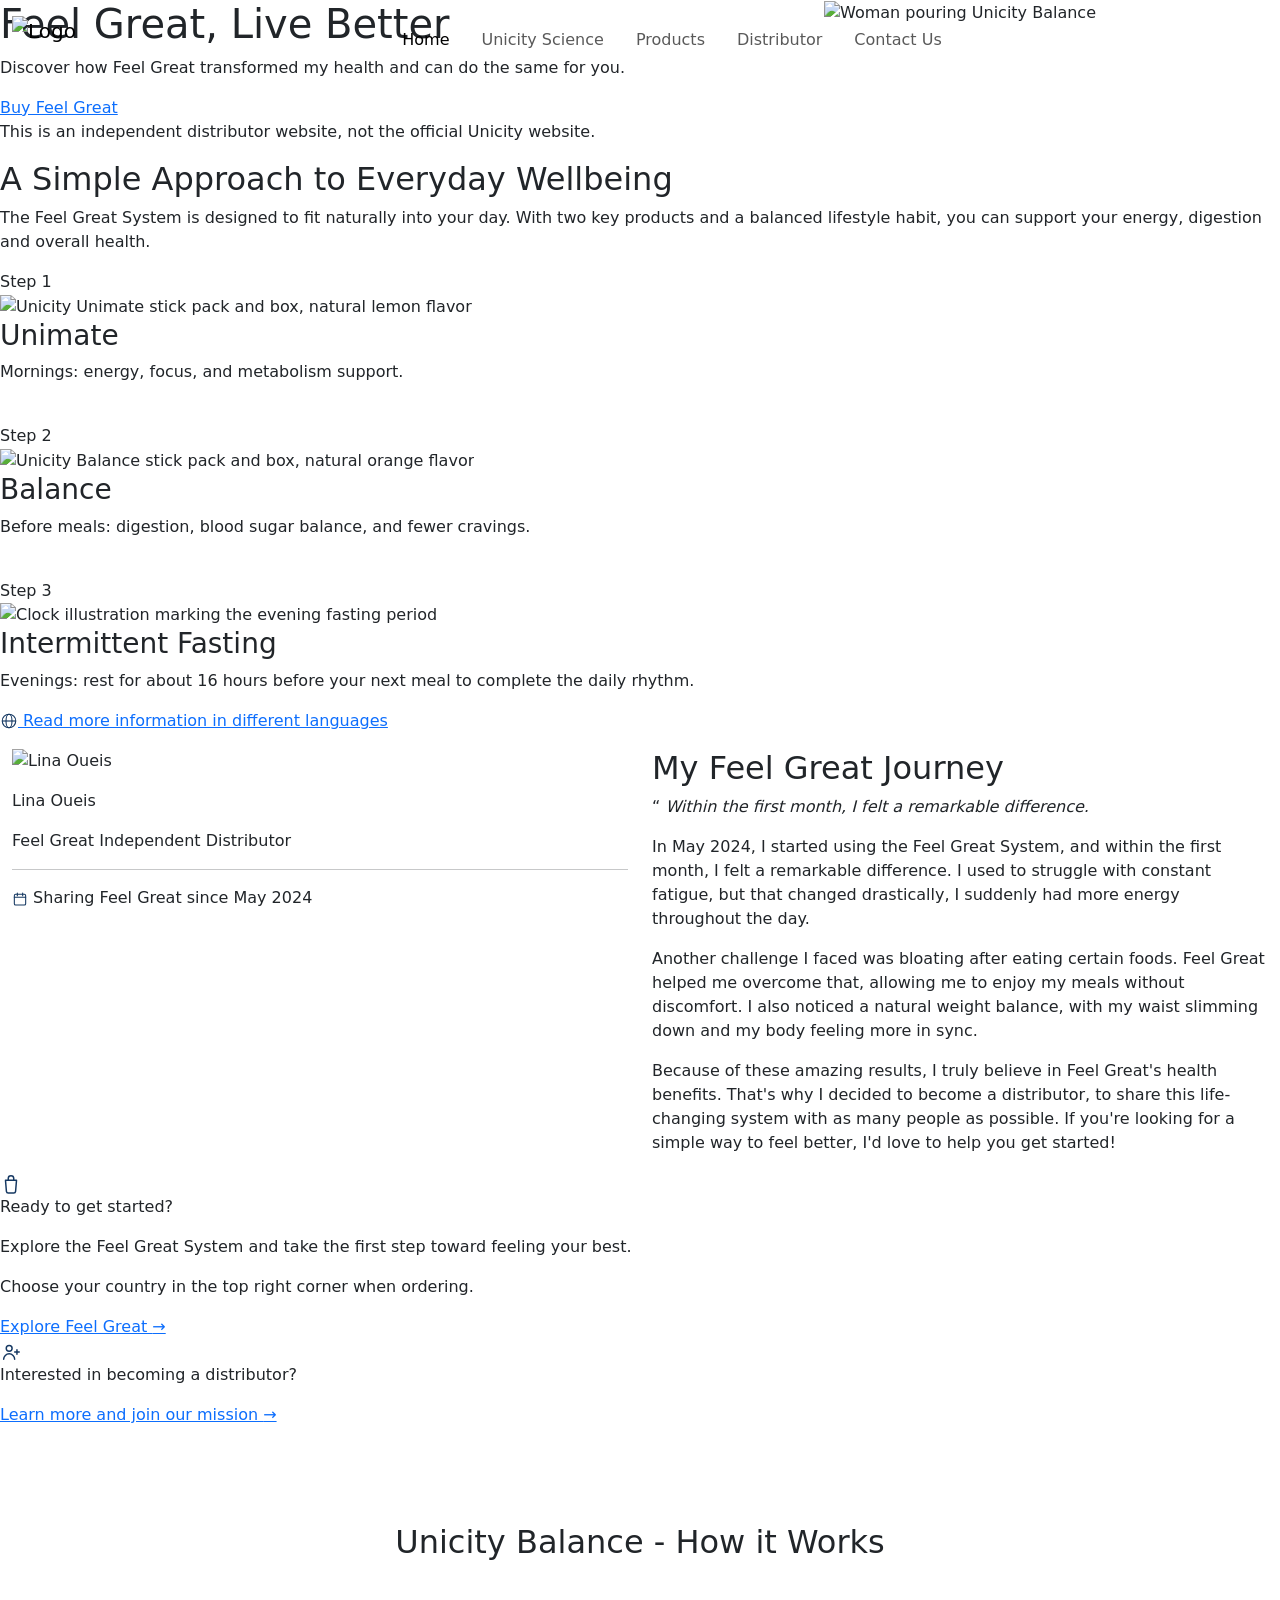
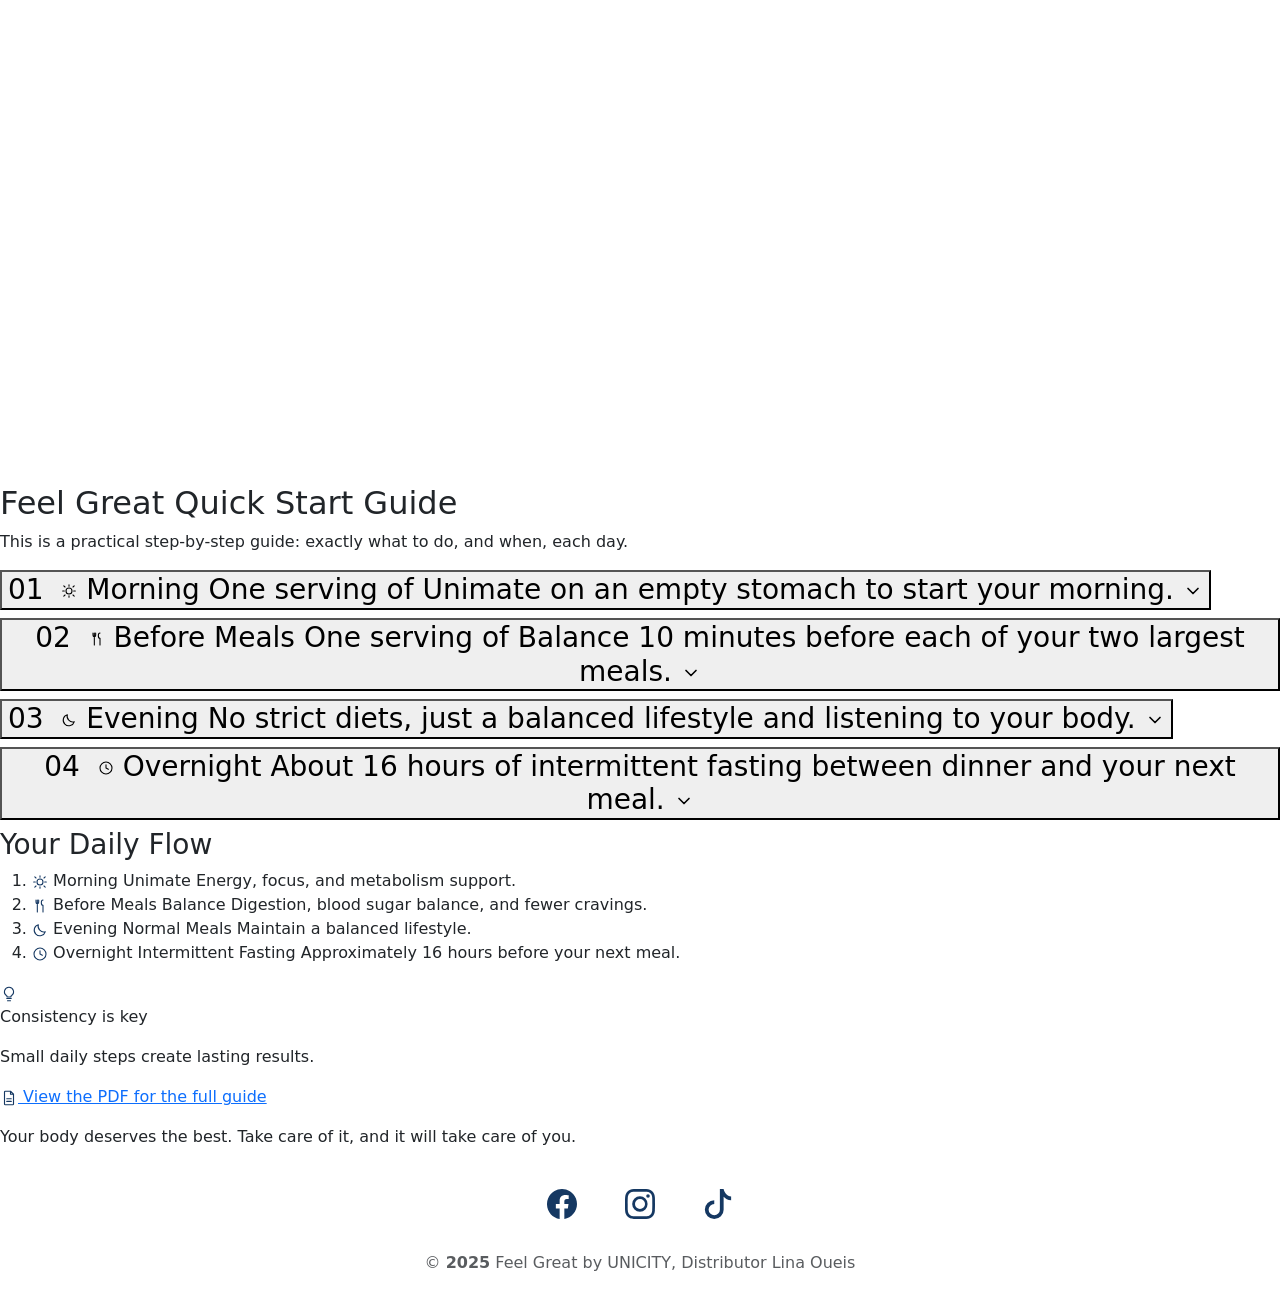
==== index.html @ 6808c52f "Add files via upload" ====
<!DOCTYPE html>
<html lang="en">

<head>
    <meta charset="utf-8">
    <meta http-equiv="X-UA-Compatible" content="IE=edge">
    <meta name="viewport" content="width=device-width, initial-scale=1.0">
    <title>Feel Great Lina Oueis</title>
    <!--Bootstrap CSS-->
    <link href="https://cdn.jsdelivr.net/npm/bootstrap@5.3.3/dist/css/bootstrap.min.css" rel="stylesheet" integrity="sha384-QWTKZyjpPEjISv5WaRU9OFeRpok6YctnYmDr5pNlyT2bRjXh0JMhjY6hW+ALEwIH" crossorigin="anonymous">
    <link rel="stylesheet" href="assets/css/style.css?v=3">
    <!--Favicon-->
    <link rel="icon" href="assets/images/favicon.svg" type="image/svg+xml">
</head>

<body>
<nav class="navbar navbar-expand-lg fixed-top">
  <div class="container-fluid">

  <a class="navbar-brand" href="index.html">
    <img src="assets/images/logo.png" alt="Logo" class="d-inline-block align-text-top" style="height: 50px;">
</a>

    <button class="navbar-toggler" type="button" data-bs-toggle="offcanvas" data-bs-target="#offcanvasNavbar" aria-controls="offcanvasNavbar" aria-label="Toggle navigation">
      <span class="navbar-toggler-icon"></span>
    </button>

    <div class="offcanvas offcanvas-end" tabindex="-1" id="offcanvasNavbar"
    aria-labelledby="offcanvasNavbar">
      <div class="offcanvas-header">
  <a class="navbar-brand" href="index.html">
    <img src="assets/images/logo.png" alt="Logo" class="d-inline-block align-text-top" style="height: 50px;">
</a>
        <button type="button" class="btn-close" data-bs-dismiss="offcanvas" aria-label="Close"></button>
      </div>
      <div class="offcanvas-body">
      <ul class="navbar-nav justify-content-center flex-grow-1 pe-3">
          <li class="nav-item">
            <a class="nav-link mx-lg-2 active" aria-current="page" href="index.html">Home</a>
          </li>
          <li class="nav-item">
            <a class="nav-link mx-lg-2" href="https://www.unicityscience.org/" target="_blank">Unicity Science</a>
          </li>
          <li class="nav-item">
            <a class="nav-link mx-lg-2" href="https://shop2.unicity.com/usa/en/products/KLD677" target="_blank">Products</a>
          </li>
          <li class="nav-item">
            <a class="nav-link mx-lg-2" href="https://enrollment.unicity.com/c/KLD677" target="_blank">Distributor</a>
          </li>
          <li class="nav-item">
            <a class="nav-link mx-lg-2" href="contact.html">Contact Us</a>
          </li>
        </ul>
      </div>
    </div>
  </div>
</nav>

<!--Hero-->
<div class="container-fluid text-center">
  <div class="row">
    <div class="col-lg-6 m-0 p-0">
    <div class="hero" style="text-align:left;">
      <div class="hero-text">
        <h1>Feel Great, Live Better</h1>
        <p>Discover how Feel Great transformed my health and can do the same for you.
        </p>
        <a href="https://ufeelgreat.com/c/KLD677" class="custom-button" target="_blank">Buy Feel Great</a>
        <p class="hero-disclaimer">This is an independent distributor website, not the official Unicity website.</p>
      </div>
    </div>
  </div>

    <div class="hero-img col-lg-6 m-0 p-0">
      <img src="assets/images/1.webp" alt="Woman pouring Unicity Balance" style="width:100%">
    </div>
  </div>
</div>

<main>

<!--About-->
<div class="about">
    <h2>A Simple Approach to Everyday Wellbeing</h2>
    <p class="about-intro">The Feel Great System is designed to fit naturally into your day. With two key products and a balanced lifestyle habit, you can support your energy, digestion and overall health.</p>
    <div class="about-journey">
        <div class="about-step">
            <span class="about-step__label">Step 1</span>
            <div class="about-step__visual">
                <img src="assets/images/unimate_lemon.webp" alt="Unicity Unimate stick pack and box, natural lemon flavor" class="about-step__img">
            </div>
            <h3 class="about-step__heading">Unimate</h3>
            <p class="about-step__text">Mornings: energy, focus, and metabolism support.</p>
        </div>

        <div class="about-journey__arrow" aria-hidden="true">
            <img src="assets/images/arrow.webp" alt="" class="about-journey__arrow-img">
        </div>

        <div class="about-step">
            <span class="about-step__label">Step 2</span>
            <div class="about-step__visual">
                <img src="assets/images/balance_orange.webp" alt="Unicity Balance stick pack and box, natural orange flavor" class="about-step__img">
            </div>
            <h3 class="about-step__heading">Balance</h3>
            <p class="about-step__text">Before meals: digestion, blood sugar balance, and fewer cravings.</p>
        </div>

        <div class="about-journey__arrow" aria-hidden="true">
            <img src="assets/images/arrow.webp" alt="" class="about-journey__arrow-img">
        </div>

        <div class="about-step">
            <span class="about-step__label">Step 3</span>
            <div class="about-step__visual about-step__visual--icon">
                <img src="assets/images/fasting.webp" alt="Clock illustration marking the evening fasting period" class="about-step__img">
            </div>
            <h3 class="about-step__heading">Intermittent Fasting</h3>
            <p class="about-step__text">Evenings: rest for about 16 hours before your next meal to complete the daily rhythm.</p>
        </div>
    </div>
    <p>
      <a href="https://solo.to/feelgreateurope" target="_blank" class="about-lang-link">
        <svg width="18" height="18" viewBox="0 0 24 24" fill="none" xmlns="http://www.w3.org/2000/svg" aria-hidden="true">
          <circle cx="12" cy="12" r="9" stroke="#153862" stroke-width="1.5"/>
          <ellipse cx="12" cy="12" rx="4" ry="9" stroke="#153862" stroke-width="1.5"/>
          <path d="M3 12H21" stroke="#153862" stroke-width="1.5"/>
        </svg>
        Read more information in different languages
      </a>
    </p>
</div>

  <!--Journey-->
  <div class="journey">
    <div class="row mx-0">
        <div class="col-lg-6">
            <div class="image-container">
                <figure class="image-figure">
                    <img src="assets/images/lina.webp" alt="Lina Oueis">
                </figure>
                <div class="image-panel">
                    <p class="image-panel__name">Lina Oueis</p>
                    <p class="image-panel__role">Feel Great Independent Distributor</p>
                    <hr class="image-panel__divider">
                    <p class="image-panel__since">
                        <svg width="16" height="16" viewBox="0 0 24 24" fill="none" aria-hidden="true"><rect x="3.5" y="5" width="17" height="16" rx="2" stroke="#153862" stroke-width="1.6"/><path d="M3.5 9.5h17M8 3v4M16 3v4" stroke="#153862" stroke-width="1.6" stroke-linecap="round"/></svg>
                        Sharing Feel Great since May 2024
                    </p>
                </div>
            </div>
        </div>
        <div class="journey-text col-lg-6">
          <h2>My Feel Great Journey</h2>
          <blockquote class="journey-quote">
            <span class="journey-quote__mark" aria-hidden="true">&ldquo;</span>
            <i>Within the first month, I felt a remarkable difference.</i>
          </blockquote>
          <p>In May 2024, I started using the Feel Great System, and within the first month, I felt a remarkable difference.
            I used to struggle with constant fatigue, but that changed drastically, I suddenly had more energy throughout the day.
          </p>
          <p>
            Another challenge I faced was bloating after eating certain foods. Feel Great helped me overcome that, allowing me to enjoy my meals without discomfort.
            I also noticed a natural weight balance, with my waist slimming down and my body feeling more in sync.
          </p>
          <p>
            Because of these amazing results, I truly believe in Feel Great's health benefits. That's why I decided to become a distributor, to share this life-changing system with as many people as possible.
            If you're looking for a simple way to feel better, I'd love to help you get started!
          </p>
      </div>
    </div>

    <div class="journey-cta">
      <div class="journey-cta__primary">
        <div class="journey-cta__lead">
          <span class="journey-cta__icon" aria-hidden="true">
            <svg width="22" height="22" viewBox="0 0 24 24" fill="none"><path d="M6 8h12l-1 12a2 2 0 01-2 1.8H9a2 2 0 01-2-1.8L6 8z" stroke="#153862" stroke-width="1.6" stroke-linejoin="round"/><path d="M9 8V6a3 3 0 016 0v2" stroke="#153862" stroke-width="1.6" stroke-linecap="round" stroke-linejoin="round"/></svg>
          </span>
          <div class="journey-cta__text">
            <p class="journey-cta__heading">Ready to get started?</p>
            <p class="journey-cta__desc">Explore the Feel Great System and take the first step toward feeling your best.</p>
            <p class="journey-cta__note">Choose your country in the top right corner when ordering.</p>
          </div>
        </div>
        <a href="https://ufeelgreat.com/c/KLD677" target="_blank" class="journey-cta__button">Explore Feel Great <span aria-hidden="true">&rarr;</span></a>
      </div>

      <div class="journey-cta__divider" aria-hidden="true"></div>

      <div class="journey-cta__secondary">
        <span class="journey-cta__icon" aria-hidden="true">
          <svg width="22" height="22" viewBox="0 0 24 24" fill="none"><circle cx="10" cy="8" r="3.2" stroke="#153862" stroke-width="1.6"/><path d="M4 20c0-3.3 2.7-6 6-6s6 2.7 6 6" stroke="#153862" stroke-width="1.6" stroke-linecap="round"/><path d="M18.5 9.5v5M16 12h5" stroke="#153862" stroke-width="1.6" stroke-linecap="round"/></svg>
        </span>
        <div class="journey-cta__text">
          <p class="journey-cta__heading">Interested in becoming a distributor?</p>
          <a href="https://enrollment.unicity.com/c/KLD677" target="_blank" class="journey-cta__link">Learn more and join our mission <span aria-hidden="true">&rarr;</span></a>
        </div>
      </div>
    </div>
</div>

<!-- YouTube Video -->
<div class="video-section">
  <div class="row mt-5 pt-5 pb-5 mx-0 justify-content-center text-center">
      <div class="col-md-8">
          <h2>Unicity Balance - How it Works</h2>
          <div style="position: relative; padding-bottom: 56.25%; height: 0; overflow: hidden;">
            <div style="position: relative; padding-bottom: 56.25%; height: 0; overflow: hidden;">
              <iframe src="https://www.youtube.com/embed/c3mRyAcp7lA"
                      style="position: absolute; top: 0; left: 0; width: 100%; height: 100%; border: none;"
                      allowfullscreen></iframe>
          </div>
          </div>
      </div>
  </div>
</div>

  <!--Quick Start Guide-->
<section class="qsg" aria-labelledby="qsg-title">
  <div class="qsg-intro">
    <h2 id="qsg-title" class="qsg-title">Feel Great Quick Start Guide</h2>
    <p class="qsg-lead">This is a practical step-by-step guide: exactly what to do, and when, each day.</p>
  </div>

  <div class="qsg-layout">
    <div class="qsg-cards">

      <!-- Step 1 -->
      <div class="qsg-card">
        <h3 class="qsg-card__h">
          <button type="button" class="qsg-card__toggle" data-bs-toggle="collapse" data-bs-target="#qsg-step-1" aria-expanded="false" aria-controls="qsg-step-1">
            <span class="qsg-card__number" aria-hidden="true">01</span>
            <span class="qsg-card__visual">
              <img src="assets/images/unimate_lemon.webp" alt="" class="qsg-card__img">
            </span>
            <span class="qsg-card__summary">
              <span class="qsg-card__label qsg-card__label--morning">
                <svg width="16" height="16" viewBox="0 0 24 24" fill="none" aria-hidden="true"><circle cx="12" cy="12" r="4.5" stroke="currentColor" stroke-width="1.6"/><path d="M12 2.5V5M12 19V21.5M4.2 4.2L6 6M18 18L19.8 19.8M2.5 12H5M19 12H21.5M4.2 19.8L6 18M18 6L19.8 4.2" stroke="currentColor" stroke-width="1.6" stroke-linecap="round"/></svg>
                Morning
              </span>
              <span class="qsg-card__oneliner">One serving of Unimate on an empty stomach to start your morning.</span>
            </span>
            <span class="qsg-card__chevron" aria-hidden="true">
              <svg width="20" height="20" viewBox="0 0 24 24" fill="none"><path d="M6 9l6 6 6-6" stroke="currentColor" stroke-width="2" stroke-linecap="round" stroke-linejoin="round"/></svg>
            </span>
          </button>
        </h3>
        <div id="qsg-step-1" class="collapse qsg-card__details">
          <div class="qsg-card__details-inner">
            <ul>
              <li>Drink <strong>one serving</strong> of Unimate in the morning on an empty stomach.</li>
              <li>Helps boost <strong>energy, mental clarity, and mood</strong> while supporting metabolism.</li>
              <li>Mix with <strong>500-750ml of water</strong> for the best results.</li>
            </ul>
          </div>
        </div>
      </div>

      <!-- Step 2 -->
      <div class="qsg-card">
        <h3 class="qsg-card__h">
          <button type="button" class="qsg-card__toggle" data-bs-toggle="collapse" data-bs-target="#qsg-step-2" aria-expanded="false" aria-controls="qsg-step-2">
            <span class="qsg-card__number" aria-hidden="true">02</span>
            <span class="qsg-card__visual">
              <img src="assets/images/balance_orange.webp" alt="" class="qsg-card__img">
            </span>
            <span class="qsg-card__summary">
              <span class="qsg-card__label qsg-card__label--meals">
                <svg width="16" height="16" viewBox="0 0 24 24" fill="none" aria-hidden="true"><path d="M8 3v7M6 3v3.5a2 2 0 004 0V3M8 10v11" stroke="currentColor" stroke-width="1.6" stroke-linecap="round" stroke-linejoin="round"/><path d="M16.5 3c-1.4 0-2.5 1.7-2.5 4s1.1 4 2.5 4v10" stroke="currentColor" stroke-width="1.6" stroke-linecap="round" stroke-linejoin="round"/></svg>
                Before Meals
              </span>
              <span class="qsg-card__oneliner">One serving of Balance 10 minutes before each of your two largest meals.</span>
            </span>
            <span class="qsg-card__chevron" aria-hidden="true">
              <svg width="20" height="20" viewBox="0 0 24 24" fill="none"><path d="M6 9l6 6 6-6" stroke="currentColor" stroke-width="2" stroke-linecap="round" stroke-linejoin="round"/></svg>
            </span>
          </button>
        </h3>
        <div id="qsg-step-2" class="collapse qsg-card__details">
          <div class="qsg-card__details-inner">
            <ul>
              <li>Drink <strong>one serving</strong> of Balance <strong>10 minutes before</strong> each of your two largest meals of the day.</li>
              <li>Supports <strong>healthy digestion, blood sugar levels</strong>, and reduces cravings.</li>
              <li>Mix with <strong>250ml of water</strong>, shake well, and drink immediately.</li>
            </ul>
          </div>
        </div>
      </div>

      <!-- Step 3 -->
      <div class="qsg-card">
        <h3 class="qsg-card__h">
          <button type="button" class="qsg-card__toggle" data-bs-toggle="collapse" data-bs-target="#qsg-step-3" aria-expanded="false" aria-controls="qsg-step-3">
            <span class="qsg-card__number" aria-hidden="true">03</span>
            <span class="qsg-card__visual qsg-card__visual--icon">
              <img src="assets/images/evening.webp" alt="" class="qsg-card__img">
            </span>
            <span class="qsg-card__summary">
              <span class="qsg-card__label qsg-card__label--evening">
                <svg width="16" height="16" viewBox="0 0 24 24" fill="none" aria-hidden="true"><path d="M20 14.5A8.5 8.5 0 019.5 4a8.5 8.5 0 1010.5 10.5z" stroke="currentColor" stroke-width="1.6" stroke-linejoin="round"/></svg>
                Evening
              </span>
              <span class="qsg-card__oneliner">No strict diets, just a balanced lifestyle and listening to your body.</span>
            </span>
            <span class="qsg-card__chevron" aria-hidden="true">
              <svg width="20" height="20" viewBox="0 0 24 24" fill="none"><path d="M6 9l6 6 6-6" stroke="currentColor" stroke-width="2" stroke-linecap="round" stroke-linejoin="round"/></svg>
            </span>
          </button>
        </h3>
        <div id="qsg-step-3" class="collapse qsg-card__details">
          <div class="qsg-card__details-inner">
            <ul>
              <li>No need for strict diets, just maintain a <strong>balanced lifestyle</strong>.</li>
              <li>Listen to your body's needs as you go through your day.</li>
            </ul>
          </div>
        </div>
      </div>

      <!-- Step 4 -->
      <div class="qsg-card qsg-card--overnight">
        <h3 class="qsg-card__h">
          <button type="button" class="qsg-card__toggle" data-bs-toggle="collapse" data-bs-target="#qsg-step-4" aria-expanded="false" aria-controls="qsg-step-4">
            <span class="qsg-card__number" aria-hidden="true">04</span>
            <span class="qsg-card__visual qsg-card__visual--icon">
              <img src="assets/images/fasting.webp" alt="" class="qsg-card__img">
            </span>
            <span class="qsg-card__summary">
              <span class="qsg-card__label qsg-card__label--overnight">
                <svg width="16" height="16" viewBox="0 0 24 24" fill="none" aria-hidden="true"><circle cx="12" cy="12" r="9" stroke="currentColor" stroke-width="1.6"/><path d="M12 7v5l3.5 2" stroke="currentColor" stroke-width="1.6" stroke-linecap="round" stroke-linejoin="round"/></svg>
                Overnight
              </span>
              <span class="qsg-card__oneliner">About 16 hours of intermittent fasting between dinner and your next meal.</span>
            </span>
            <span class="qsg-card__chevron" aria-hidden="true">
              <svg width="20" height="20" viewBox="0 0 24 24" fill="none"><path d="M6 9l6 6 6-6" stroke="currentColor" stroke-width="2" stroke-linecap="round" stroke-linejoin="round"/></svg>
            </span>
          </button>
        </h3>
        <div id="qsg-step-4" class="collapse qsg-card__details">
          <div class="qsg-card__details-inner">
            <ul>
              <li>After dinner, avoid eating again for about <strong>16 hours</strong> to continue the fasting period.</li>
              <li>This gives your body time to rest before your next meal.</li>
            </ul>
          </div>
        </div>
      </div>

    </div>

    <aside class="qsg-flow" aria-label="Your daily flow, quick summary">
      <h3 class="qsg-flow__title">Your Daily Flow</h3>
      <ol class="qsg-flow__list">
        <li class="qsg-flow__item">
          <span class="qsg-flow__node" aria-hidden="true">
            <svg width="16" height="16" viewBox="0 0 24 24" fill="none"><circle cx="12" cy="12" r="4.5" stroke="#153862" stroke-width="1.6"/><path d="M12 2.5V5M12 19V21.5M4.2 4.2L6 6M18 18L19.8 19.8M2.5 12H5M19 12H21.5M4.2 19.8L6 18M18 6L19.8 4.2" stroke="#153862" stroke-width="1.6" stroke-linecap="round"/></svg>
          </span>
          <span class="qsg-flow__content">
            <span class="qsg-flow__time">Morning</span>
            <span class="qsg-flow__product">Unimate</span>
            <span class="qsg-flow__desc">Energy, focus, and metabolism support.</span>
          </span>
        </li>
        <li class="qsg-flow__item">
          <span class="qsg-flow__node" aria-hidden="true">
            <svg width="16" height="16" viewBox="0 0 24 24" fill="none"><path d="M8 3v7M6 3v3.5a2 2 0 004 0V3M8 10v11" stroke="#153862" stroke-width="1.6" stroke-linecap="round" stroke-linejoin="round"/><path d="M16.5 3c-1.4 0-2.5 1.7-2.5 4s1.1 4 2.5 4v10" stroke="#153862" stroke-width="1.6" stroke-linecap="round" stroke-linejoin="round"/></svg>
          </span>
          <span class="qsg-flow__content">
            <span class="qsg-flow__time">Before Meals</span>
            <span class="qsg-flow__product">Balance</span>
            <span class="qsg-flow__desc">Digestion, blood sugar balance, and fewer cravings.</span>
          </span>
        </li>
        <li class="qsg-flow__item">
          <span class="qsg-flow__node" aria-hidden="true">
            <svg width="16" height="16" viewBox="0 0 24 24" fill="none"><path d="M20 14.5A8.5 8.5 0 019.5 4a8.5 8.5 0 1010.5 10.5z" stroke="#153862" stroke-width="1.6" stroke-linejoin="round"/></svg>
          </span>
          <span class="qsg-flow__content">
            <span class="qsg-flow__time">Evening</span>
            <span class="qsg-flow__product">Normal Meals</span>
            <span class="qsg-flow__desc">Maintain a balanced lifestyle.</span>
          </span>
        </li>
        <li class="qsg-flow__item">
          <span class="qsg-flow__node" aria-hidden="true">
            <svg width="16" height="16" viewBox="0 0 24 24" fill="none"><circle cx="12" cy="12" r="9" stroke="#153862" stroke-width="1.6"/><path d="M12 7v5l3.5 2" stroke="#153862" stroke-width="1.6" stroke-linecap="round" stroke-linejoin="round"/></svg>
          </span>
          <span class="qsg-flow__content">
            <span class="qsg-flow__time">Overnight</span>
            <span class="qsg-flow__product">Intermittent Fasting</span>
            <span class="qsg-flow__desc">Approximately 16 hours before your next meal.</span>
          </span>
        </li>
      </ol>

      <div class="qsg-tip">
        <svg width="18" height="18" viewBox="0 0 24 24" fill="none" aria-hidden="true" class="qsg-tip__icon"><path d="M9 18h6M10 21h4M12 3a6 6 0 00-3.5 10.9c.6.4 1 1.1 1 1.9v.2h5v-.2c0-.8.4-1.5 1-1.9A6 6 0 0012 3z" stroke="#153862" stroke-width="1.5" stroke-linecap="round" stroke-linejoin="round"/></svg>
        <div>
          <p class="qsg-tip__title">Consistency is key</p>
          <p class="qsg-tip__text">Small daily steps create lasting results.</p>
        </div>
      </div>
    </aside>
  </div>

  <p class="qsg-pdf-link">
    <a href="https://unicitystatic.s3.amazonaws.com/materials/Feel_Great_Quick_Start_Guide_A4_ENG.pdf" target="_blank">
      <svg width="18" height="18" viewBox="0 0 24 24" fill="none" aria-hidden="true"><path d="M7 3h7l4 4v13a1 1 0 01-1 1H7a1 1 0 01-1-1V4a1 1 0 011-1z" stroke="#153862" stroke-width="1.5" stroke-linejoin="round"/><path d="M14 3v4h4" stroke="#153862" stroke-width="1.5" stroke-linejoin="round"/><path d="M9 13h6M9 16.5h6" stroke="#153862" stroke-width="1.5" stroke-linecap="round"/></svg>
      View the PDF for the full guide
    </a>
  </p>
</section>


<div class="about">
    <blockquote>
    Your body deserves the best. Take care of it, and it will take care of you.
  </blockquote>
</div>

  </main>

    <!--Responsive Bootstrap Footer-->
<div class="container">
  <footer class="py-4 mt-0">
    <ul class="nav justify-content-center pb-3 mb-3">
      <li class="mx-4"><a class="text-body-secondary" href="https://www.facebook.com/share/16FujEUox8/?mibextid=wwXIfr" target="_blank"><svg xmlns="http://www.w3.org/2000/svg" width="30" height="30" fill="#153862" class="bi bi-facebook" viewBox="0 0 16 16">
        <path d="M16 8.049c0-4.446-3.582-8.05-8-8.05C3.58 0-.002 3.603-.002 8.05c0 4.017 2.926 7.347 6.75 7.951v-5.625h-2.03V8.05H6.75V6.275c0-2.017 1.195-3.131 3.022-3.131.876 0 1.791.157 1.791.157v1.98h-1.009c-.993 0-1.303.621-1.303 1.258v1.51h2.218l-.354 2.326H9.25V16c3.824-.604 6.75-3.934 6.75-7.951"/>
      </svg></a></li>
      <li class="mx-4"><a class="text-body-secondary" href="https://www.instagram.com/oueisbeauty?igsh=NDM1ZTRkN3ZpdjE4" target="_blank"><svg xmlns="http://www.w3.org/2000/svg" width="30" height="30" fill="#153862" class="bi bi-instagram" viewBox="0 0 16 16">
        <path d="M8 0C5.829 0 5.556.01 4.703.048 3.85.088 3.269.222 2.76.42a3.9 3.9 0 0 0-1.417.923A3.9 3.9 0 0 0 .42 2.76C.222 3.268.087 3.85.048 4.7.01 5.555 0 5.827 0 8.001c0 2.172.01 2.444.048 3.297.04.852.174 1.433.372 1.942.205.526.478.972.923 1.417.444.445.89.719 1.416.923.51.198 1.09.333 1.942.372C5.555 15.99 5.827 16 8 16s2.444-.01 3.298-.048c.851-.04 1.434-.174 1.943-.372a3.9 3.9 0 0 0 1.416-.923c.445-.445.718-.891.923-1.417.197-.509.332-1.09.372-1.942C15.99 10.445 16 10.173 16 8s-.01-2.445-.048-3.299c-.04-.851-.175-1.433-.372-1.941a3.9 3.9 0 0 0-.923-1.417A3.9 3.9 0 0 0 13.24.42c-.51-.198-1.092-.333-1.943-.372C10.443.01 10.172 0 7.998 0zm-.717 1.442h.718c2.136 0 2.389.007 3.232.046.78.035 1.204.166 1.486.275.373.145.64.319.92.599s.453.546.598.92c.11.281.24.705.275 1.485.039.843.047 1.096.047 3.231s-.008 2.389-.047 3.232c-.035.78-.166 1.203-.275 1.485a2.5 2.5 0 0 1-.599.919c-.28.28-.546.453-.92.598-.28.11-.704.24-1.485.276-.843.038-1.096.047-3.232.047s-2.39-.009-3.233-.047c-.78-.036-1.203-.166-1.485-.276a2.5 2.5 0 0 1-.92-.598 2.5 2.5 0 0 1-.6-.92c-.109-.281-.24-.705-.275-1.485-.038-.843-.046-1.096-.046-3.233s.008-2.388.046-3.231c.036-.78.166-1.204.276-1.486.145-.373.319-.64.599-.92s.546-.453.92-.598c.282-.11.705-.24 1.485-.276.738-.034 1.024-.044 2.515-.045zm4.988 1.328a.96.96 0 1 0 0 1.92.96.96 0 0 0 0-1.92m-4.27 1.122a4.109 4.109 0 1 0 0 8.217 4.109 4.109 0 0 0 0-8.217m0 1.441a2.667 2.667 0 1 1 0 5.334 2.667 2.667 0 0 1 0-5.334"/>
      </svg></a></li>
      <li class="mx-4">
        <a class="text-body-secondary" href="https://www.tiktok.com/@oueisbeauty?_t=ZS-8ux7yyilU1M&_r=1" target="_blank"><svg xmlns="http://www.w3.org/2000/svg" width="30" height="30" fill="#153862" class="bi bi-tiktok" viewBox="0 0 16 16">
                <path d="M9 0h1.98c.144.715.54 1.617 1.235 2.512C12.895 3.389 13.797 4 15 4v2c-1.753 0-3.07-.814-4-1.829V11a5 5 0 1 1-5-5v2a3 3 0 1 0 3 3z"/>
            </svg>
        </a>
    </li>
    </ul>


    <p class="text-center text-body-secondary">&copy; <b>2025</b> Feel Great by UNICITY, Distributor Lina Oueis</p>
  </footer>
</div>

        <!--Bootstrap Javascript-->
        <script src="https://cdn.jsdelivr.net/npm/bootstrap@5.3.3/dist/js/bootstrap.bundle.min.js" integrity="sha384-YvpcrYf0tY3lHB60NNkmXc5s9fDVZLESaAA55NDzOxhy9GkcIdslK1eN7N6jIeHz" crossorigin="anonymous"></script>

</body>
</html>
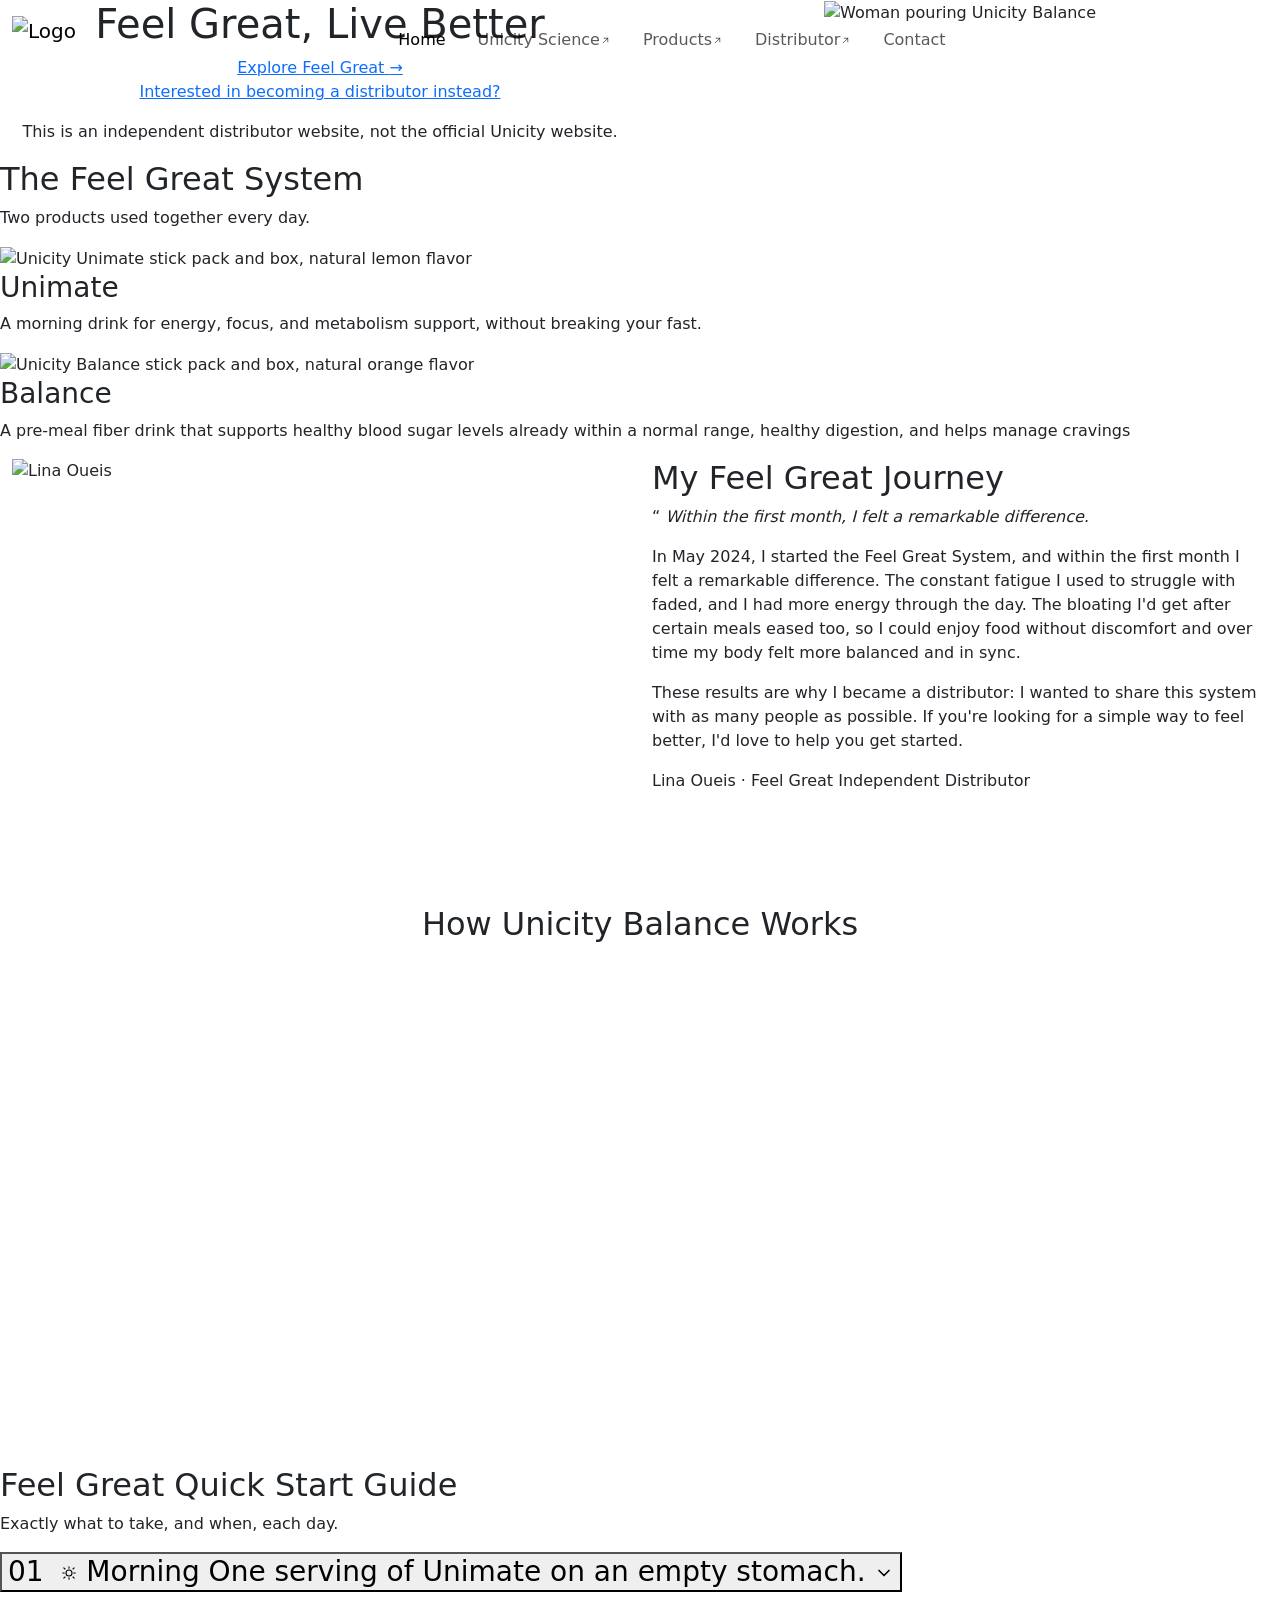
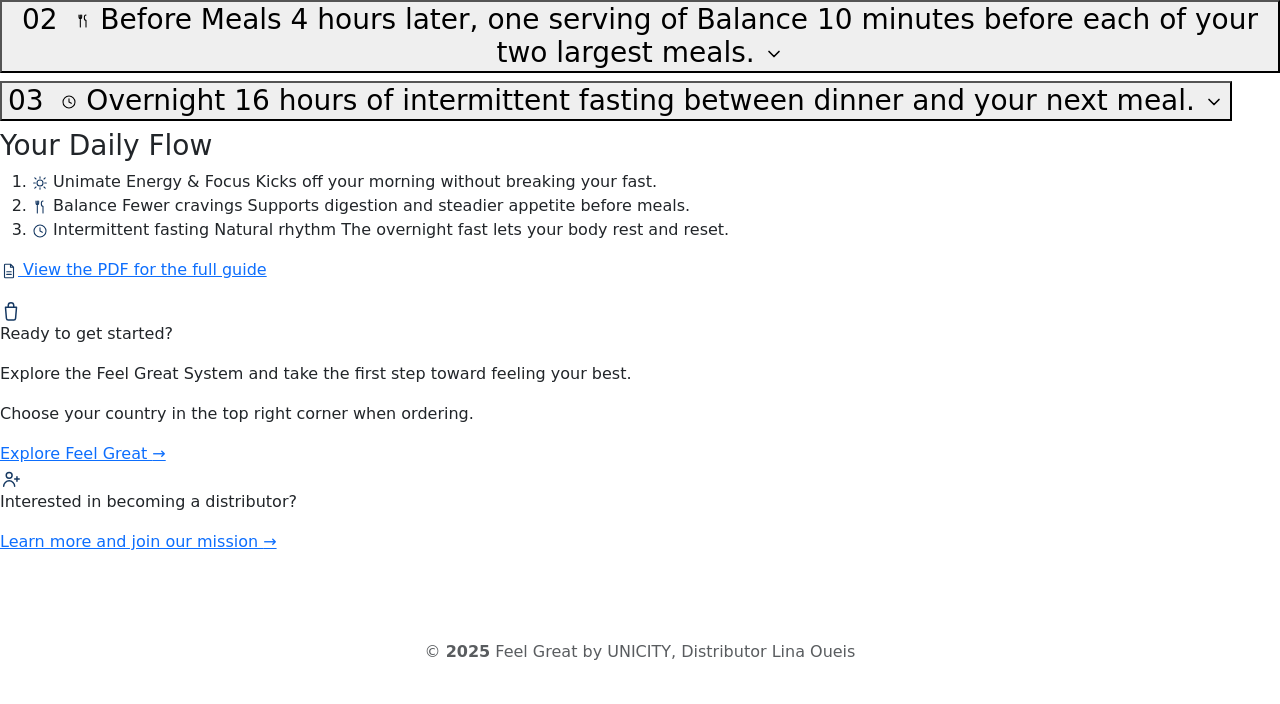
==== commit cd209196: "Update print statement from 'Hello' to 'Goodbye'" ====
--- a/index.html
+++ b/index.html
@@ -8,7 +8,7 @@
     <title>Feel Great Lina Oueis</title>
     <!--Bootstrap CSS-->
     <link href="https://cdn.jsdelivr.net/npm/bootstrap@5.3.3/dist/css/bootstrap.min.css" rel="stylesheet" integrity="sha384-QWTKZyjpPEjISv5WaRU9OFeRpok6YctnYmDr5pNlyT2bRjXh0JMhjY6hW+ALEwIH" crossorigin="anonymous">
-    <link rel="stylesheet" href="assets/css/style.css?v=3">
+    <link rel="stylesheet" href="assets/css/style.css?v=4">
     <!--Favicon-->
     <link rel="icon" href="assets/images/favicon.svg" type="image/svg+xml">
 </head>
@@ -39,16 +39,16 @@
             <a class="nav-link mx-lg-2 active" aria-current="page" href="index.html">Home</a>
           </li>
           <li class="nav-item">
-            <a class="nav-link mx-lg-2" href="https://www.unicityscience.org/" target="_blank">Unicity Science</a>
-          </li>
-          <li class="nav-item">
-            <a class="nav-link mx-lg-2" href="https://shop2.unicity.com/usa/en/products/KLD677" target="_blank">Products</a>
-          </li>
-          <li class="nav-item">
-            <a class="nav-link mx-lg-2" href="https://enrollment.unicity.com/c/KLD677" target="_blank">Distributor</a>
-          </li>
-          <li class="nav-item">
-            <a class="nav-link mx-lg-2" href="contact.html">Contact Us</a>
+            <a class="nav-link mx-lg-2" href="https://www.unicityscience.org/" target="_blank" rel="noopener">Unicity Science<svg width="11" height="11" viewBox="0 0 24 24" fill="none" aria-hidden="true" class="nav-link__external-icon"><path d="M7 17L17 7M9 7h8v8" stroke="currentColor" stroke-width="2" stroke-linecap="round" stroke-linejoin="round"/></svg><span class="visually-hidden">(opens unicityscience.org in a new tab)</span></a>
+          </li>
+          <li class="nav-item">
+            <a class="nav-link mx-lg-2" href="https://shop.unicity.com/usa/en/products?referralCode=119000649" target="_blank" rel="noopener">Products<svg width="11" height="11" viewBox="0 0 24 24" fill="none" aria-hidden="true" class="nav-link__external-icon"><path d="M7 17L17 7M9 7h8v8" stroke="currentColor" stroke-width="2" stroke-linecap="round" stroke-linejoin="round"/></svg><span class="visually-hidden">(opens shop2.unicity.com in a new tab)</span></a>
+          </li>
+          <li class="nav-item">
+            <a class="nav-link mx-lg-2" href="https://enrollment.unicity.com/c/KLD677" target="_blank" rel="noopener">Distributor<svg width="11" height="11" viewBox="0 0 24 24" fill="none" aria-hidden="true" class="nav-link__external-icon"><path d="M7 17L17 7M9 7h8v8" stroke="currentColor" stroke-width="2" stroke-linecap="round" stroke-linejoin="round"/></svg><span class="visually-hidden">(opens enrollment.unicity.com in a new tab)</span></a>
+          </li>
+          <li class="nav-item">
+            <a class="nav-link mx-lg-2" href="contact.html">Contact</a>
           </li>
         </ul>
       </div>
@@ -60,12 +60,13 @@
 <div class="container-fluid text-center">
   <div class="row">
     <div class="col-lg-6 m-0 p-0">
-    <div class="hero" style="text-align:left;">
+    <div class="hero">
       <div class="hero-text">
-        <h1>Feel Great, Live Better</h1>
-        <p>Discover how Feel Great transformed my health and can do the same for you.
-        </p>
-        <a href="https://ufeelgreat.com/c/KLD677" class="custom-button" target="_blank">Buy Feel Great</a>
+        <div class="hero-main">
+          <h1>Feel Great, Live Better</h1>
+          <a href="https://shop.unicity.com/usa/en/products?referralCode=119000649" class="custom-button" target="_blank">Explore Feel Great <span aria-hidden="true">&rarr;</span></a>
+          <p class="hero-secondary-link"><a href="https://enrollment.unicity.com/c/KLD677" target="_blank" rel="noopener">Interested in becoming a distributor instead?</a></p>
+        </div>
         <p class="hero-disclaimer">This is an independent distributor website, not the official Unicity website.</p>
       </div>
     </div>
@@ -79,76 +80,35 @@
 
 <main>
 
-<!--About-->
-<div class="about">
-    <h2>A Simple Approach to Everyday Wellbeing</h2>
-    <p class="about-intro">The Feel Great System is designed to fit naturally into your day. With two key products and a balanced lifestyle habit, you can support your energy, digestion and overall health.</p>
-    <div class="about-journey">
-        <div class="about-step">
-            <span class="about-step__label">Step 1</span>
-            <div class="about-step__visual">
-                <img src="assets/images/unimate_lemon.webp" alt="Unicity Unimate stick pack and box, natural lemon flavor" class="about-step__img">
-            </div>
-            <h3 class="about-step__heading">Unimate</h3>
-            <p class="about-step__text">Mornings: energy, focus, and metabolism support.</p>
-        </div>
-
-        <div class="about-journey__arrow" aria-hidden="true">
-            <img src="assets/images/arrow.webp" alt="" class="about-journey__arrow-img">
-        </div>
-
-        <div class="about-step">
-            <span class="about-step__label">Step 2</span>
-            <div class="about-step__visual">
-                <img src="assets/images/balance_orange.webp" alt="Unicity Balance stick pack and box, natural orange flavor" class="about-step__img">
-            </div>
-            <h3 class="about-step__heading">Balance</h3>
-            <p class="about-step__text">Before meals: digestion, blood sugar balance, and fewer cravings.</p>
-        </div>
-
-        <div class="about-journey__arrow" aria-hidden="true">
-            <img src="assets/images/arrow.webp" alt="" class="about-journey__arrow-img">
-        </div>
-
-        <div class="about-step">
-            <span class="about-step__label">Step 3</span>
-            <div class="about-step__visual about-step__visual--icon">
-                <img src="assets/images/fasting.webp" alt="Clock illustration marking the evening fasting period" class="about-step__img">
-            </div>
-            <h3 class="about-step__heading">Intermittent Fasting</h3>
-            <p class="about-step__text">Evenings: rest for about 16 hours before your next meal to complete the daily rhythm.</p>
-        </div>
-    </div>
-    <p>
-      <a href="https://solo.to/feelgreateurope" target="_blank" class="about-lang-link">
-        <svg width="18" height="18" viewBox="0 0 24 24" fill="none" xmlns="http://www.w3.org/2000/svg" aria-hidden="true">
-          <circle cx="12" cy="12" r="9" stroke="#153862" stroke-width="1.5"/>
-          <ellipse cx="12" cy="12" rx="4" ry="9" stroke="#153862" stroke-width="1.5"/>
-          <path d="M3 12H21" stroke="#153862" stroke-width="1.5"/>
-        </svg>
-        Read more information in different languages
-      </a>
-    </p>
-</div>
+  <!--Products-->
+  <div class="products">
+    <div class="products-intro">
+      <h2>The Feel Great System</h2>
+      <p class="products-lead">Two products used together every day.</p>
+    </div>
+    <div class="products-grid">
+      <div class="product-card">
+        <div class="product-card__visual">
+          <img src="assets/images/unimate_lemon.webp" alt="Unicity Unimate stick pack and box, natural lemon flavor" class="product-card__img">
+        </div>
+        <h3 class="product-card__heading">Unimate</h3>
+        <p class="product-card__text">A morning drink for energy, focus, and metabolism support, without breaking your fast.</p>
+      </div>
+      <div class="product-card">
+        <div class="product-card__visual">
+          <img src="assets/images/balance_orange.webp" alt="Unicity Balance stick pack and box, natural orange flavor" class="product-card__img">
+        </div>
+        <h3 class="product-card__heading">Balance</h3>
+        <p class="product-card__text">A pre-meal fiber drink that supports healthy blood sugar levels already within a normal range, healthy digestion, and helps manage cravings</p>
+      </div>
+    </div>
+  </div>
 
   <!--Journey-->
   <div class="journey">
     <div class="row mx-0">
-        <div class="col-lg-6">
-            <div class="image-container">
-                <figure class="image-figure">
-                    <img src="assets/images/lina.webp" alt="Lina Oueis">
-                </figure>
-                <div class="image-panel">
-                    <p class="image-panel__name">Lina Oueis</p>
-                    <p class="image-panel__role">Feel Great Independent Distributor</p>
-                    <hr class="image-panel__divider">
-                    <p class="image-panel__since">
-                        <svg width="16" height="16" viewBox="0 0 24 24" fill="none" aria-hidden="true"><rect x="3.5" y="5" width="17" height="16" rx="2" stroke="#153862" stroke-width="1.6"/><path d="M3.5 9.5h17M8 3v4M16 3v4" stroke="#153862" stroke-width="1.6" stroke-linecap="round"/></svg>
-                        Sharing Feel Great since May 2024
-                    </p>
-                </div>
-            </div>
+        <div class="col-lg-6 journey-img">
+            <img src="assets/images/lina.webp" alt="Lina Oueis">
         </div>
         <div class="journey-text col-lg-6">
           <h2>My Feel Great Journey</h2>
@@ -156,45 +116,18 @@
             <span class="journey-quote__mark" aria-hidden="true">&ldquo;</span>
             <i>Within the first month, I felt a remarkable difference.</i>
           </blockquote>
-          <p>In May 2024, I started using the Feel Great System, and within the first month, I felt a remarkable difference.
-            I used to struggle with constant fatigue, but that changed drastically, I suddenly had more energy throughout the day.
+          <p>In May 2024, I started the Feel Great System, and within the first month I felt a remarkable difference. The constant fatigue I used to struggle with faded, and I had more energy through the day.
+              The bloating I'd get after certain meals eased too, so I could enjoy food without discomfort and over time my body felt more balanced and in sync.
           </p>
           <p>
-            Another challenge I faced was bloating after eating certain foods. Feel Great helped me overcome that, allowing me to enjoy my meals without discomfort.
-            I also noticed a natural weight balance, with my waist slimming down and my body feeling more in sync.
+          These results are why I became a distributor: I wanted to share this system with as many people as possible.
+          If you're looking for a simple way to feel better, I'd love to help you get started.
           </p>
-          <p>
-            Because of these amazing results, I truly believe in Feel Great's health benefits. That's why I decided to become a distributor, to share this life-changing system with as many people as possible.
-            If you're looking for a simple way to feel better, I'd love to help you get started!
+          <p class="journey-byline">
+            <span class="journey-byline__name">Lina Oueis</span>
+            <span class="journey-byline__dot" aria-hidden="true">&middot;</span>
+            <span class="journey-byline__role">Feel Great Independent Distributor</span>
           </p>
-      </div>
-    </div>
-
-    <div class="journey-cta">
-      <div class="journey-cta__primary">
-        <div class="journey-cta__lead">
-          <span class="journey-cta__icon" aria-hidden="true">
-            <svg width="22" height="22" viewBox="0 0 24 24" fill="none"><path d="M6 8h12l-1 12a2 2 0 01-2 1.8H9a2 2 0 01-2-1.8L6 8z" stroke="#153862" stroke-width="1.6" stroke-linejoin="round"/><path d="M9 8V6a3 3 0 016 0v2" stroke="#153862" stroke-width="1.6" stroke-linecap="round" stroke-linejoin="round"/></svg>
-          </span>
-          <div class="journey-cta__text">
-            <p class="journey-cta__heading">Ready to get started?</p>
-            <p class="journey-cta__desc">Explore the Feel Great System and take the first step toward feeling your best.</p>
-            <p class="journey-cta__note">Choose your country in the top right corner when ordering.</p>
-          </div>
-        </div>
-        <a href="https://ufeelgreat.com/c/KLD677" target="_blank" class="journey-cta__button">Explore Feel Great <span aria-hidden="true">&rarr;</span></a>
-      </div>
-
-      <div class="journey-cta__divider" aria-hidden="true"></div>
-
-      <div class="journey-cta__secondary">
-        <span class="journey-cta__icon" aria-hidden="true">
-          <svg width="22" height="22" viewBox="0 0 24 24" fill="none"><circle cx="10" cy="8" r="3.2" stroke="#153862" stroke-width="1.6"/><path d="M4 20c0-3.3 2.7-6 6-6s6 2.7 6 6" stroke="#153862" stroke-width="1.6" stroke-linecap="round"/><path d="M18.5 9.5v5M16 12h5" stroke="#153862" stroke-width="1.6" stroke-linecap="round"/></svg>
-        </span>
-        <div class="journey-cta__text">
-          <p class="journey-cta__heading">Interested in becoming a distributor?</p>
-          <a href="https://enrollment.unicity.com/c/KLD677" target="_blank" class="journey-cta__link">Learn more and join our mission <span aria-hidden="true">&rarr;</span></a>
-        </div>
       </div>
     </div>
 </div>
@@ -203,13 +136,11 @@
 <div class="video-section">
   <div class="row mt-5 pt-5 pb-5 mx-0 justify-content-center text-center">
       <div class="col-md-8">
-          <h2>Unicity Balance - How it Works</h2>
+          <h2>How Unicity Balance Works</h2>
           <div style="position: relative; padding-bottom: 56.25%; height: 0; overflow: hidden;">
-            <div style="position: relative; padding-bottom: 56.25%; height: 0; overflow: hidden;">
-              <iframe src="https://www.youtube.com/embed/c3mRyAcp7lA"
-                      style="position: absolute; top: 0; left: 0; width: 100%; height: 100%; border: none;"
-                      allowfullscreen></iframe>
-          </div>
+            <iframe src="https://www.youtube.com/embed/c3mRyAcp7lA"
+                    style="position: absolute; top: 0; left: 0; width: 100%; height: 100%; border: none;"
+                    allowfullscreen></iframe>
           </div>
       </div>
   </div>
@@ -219,7 +150,7 @@
 <section class="qsg" aria-labelledby="qsg-title">
   <div class="qsg-intro">
     <h2 id="qsg-title" class="qsg-title">Feel Great Quick Start Guide</h2>
-    <p class="qsg-lead">This is a practical step-by-step guide: exactly what to do, and when, each day.</p>
+    <p class="qsg-lead">Exactly what to take, and when, each day.</p>
   </div>
 
   <div class="qsg-layout">
@@ -238,7 +169,7 @@
                 <svg width="16" height="16" viewBox="0 0 24 24" fill="none" aria-hidden="true"><circle cx="12" cy="12" r="4.5" stroke="currentColor" stroke-width="1.6"/><path d="M12 2.5V5M12 19V21.5M4.2 4.2L6 6M18 18L19.8 19.8M2.5 12H5M19 12H21.5M4.2 19.8L6 18M18 6L19.8 4.2" stroke="currentColor" stroke-width="1.6" stroke-linecap="round"/></svg>
                 Morning
               </span>
-              <span class="qsg-card__oneliner">One serving of Unimate on an empty stomach to start your morning.</span>
+              <span class="qsg-card__oneliner">One serving of Unimate on an empty stomach.</span>
             </span>
             <span class="qsg-card__chevron" aria-hidden="true">
               <svg width="20" height="20" viewBox="0 0 24 24" fill="none"><path d="M6 9l6 6 6-6" stroke="currentColor" stroke-width="2" stroke-linecap="round" stroke-linejoin="round"/></svg>
@@ -248,9 +179,9 @@
         <div id="qsg-step-1" class="collapse qsg-card__details">
           <div class="qsg-card__details-inner">
             <ul>
-              <li>Drink <strong>one serving</strong> of Unimate in the morning on an empty stomach.</li>
-              <li>Helps boost <strong>energy, mental clarity, and mood</strong> while supporting metabolism.</li>
-              <li>Mix with <strong>500-750ml of water</strong> for the best results.</li>
+              <li>Drink one serving of Unimate first thing in the morning on an empty stomach.</li>
+              <li>Supports energy, mental focus, and metabolism.</li>
+              <li>Mix with 500-750ml of water for the best results.</li>
             </ul>
           </div>
         </div>
@@ -269,7 +200,7 @@
                 <svg width="16" height="16" viewBox="0 0 24 24" fill="none" aria-hidden="true"><path d="M8 3v7M6 3v3.5a2 2 0 004 0V3M8 10v11" stroke="currentColor" stroke-width="1.6" stroke-linecap="round" stroke-linejoin="round"/><path d="M16.5 3c-1.4 0-2.5 1.7-2.5 4s1.1 4 2.5 4v10" stroke="currentColor" stroke-width="1.6" stroke-linecap="round" stroke-linejoin="round"/></svg>
                 Before Meals
               </span>
-              <span class="qsg-card__oneliner">One serving of Balance 10 minutes before each of your two largest meals.</span>
+              <span class="qsg-card__oneliner">4 hours later, one serving of Balance 10 minutes before each of your two largest meals.</span>
             </span>
             <span class="qsg-card__chevron" aria-hidden="true">
               <svg width="20" height="20" viewBox="0 0 24 24" fill="none"><path d="M6 9l6 6 6-6" stroke="currentColor" stroke-width="2" stroke-linecap="round" stroke-linejoin="round"/></svg>
@@ -279,28 +210,28 @@
         <div id="qsg-step-2" class="collapse qsg-card__details">
           <div class="qsg-card__details-inner">
             <ul>
-              <li>Drink <strong>one serving</strong> of Balance <strong>10 minutes before</strong> each of your two largest meals of the day.</li>
-              <li>Supports <strong>healthy digestion, blood sugar levels</strong>, and reduces cravings.</li>
-              <li>Mix with <strong>250ml of water</strong>, shake well, and drink immediately.</li>
+              <li>About 4 hours after Unimate (around 12:00), drink one serving of Balance 10 minutes before your first main meal.</li>
+              <li>Supports healthy digestion, blood sugar levels already within a normal range, and helps manage cravings.</li>
+              <li>Mix with 250ml of water, shake well, and drink immediately.</li>
             </ul>
           </div>
         </div>
       </div>
 
       <!-- Step 3 -->
-      <div class="qsg-card">
+      <div class="qsg-card qsg-card--overnight">
         <h3 class="qsg-card__h">
           <button type="button" class="qsg-card__toggle" data-bs-toggle="collapse" data-bs-target="#qsg-step-3" aria-expanded="false" aria-controls="qsg-step-3">
             <span class="qsg-card__number" aria-hidden="true">03</span>
             <span class="qsg-card__visual qsg-card__visual--icon">
-              <img src="assets/images/evening.webp" alt="" class="qsg-card__img">
+              <img src="assets/images/fasting.webp" alt="" class="qsg-card__img">
             </span>
             <span class="qsg-card__summary">
-              <span class="qsg-card__label qsg-card__label--evening">
-                <svg width="16" height="16" viewBox="0 0 24 24" fill="none" aria-hidden="true"><path d="M20 14.5A8.5 8.5 0 019.5 4a8.5 8.5 0 1010.5 10.5z" stroke="currentColor" stroke-width="1.6" stroke-linejoin="round"/></svg>
-                Evening
+              <span class="qsg-card__label qsg-card__label--overnight">
+                <svg width="16" height="16" viewBox="0 0 24 24" fill="none" aria-hidden="true"><circle cx="12" cy="12" r="9" stroke="currentColor" stroke-width="1.6"/><path d="M12 7v5l3.5 2" stroke="currentColor" stroke-width="1.6" stroke-linecap="round" stroke-linejoin="round"/></svg>
+                Overnight
               </span>
-              <span class="qsg-card__oneliner">No strict diets, just a balanced lifestyle and listening to your body.</span>
+              <span class="qsg-card__oneliner">16 hours of intermittent fasting between dinner and your next meal.</span>
             </span>
             <span class="qsg-card__chevron" aria-hidden="true">
               <svg width="20" height="20" viewBox="0 0 24 24" fill="none"><path d="M6 9l6 6 6-6" stroke="currentColor" stroke-width="2" stroke-linecap="round" stroke-linejoin="round"/></svg>
@@ -310,38 +241,8 @@
         <div id="qsg-step-3" class="collapse qsg-card__details">
           <div class="qsg-card__details-inner">
             <ul>
-              <li>No need for strict diets, just maintain a <strong>balanced lifestyle</strong>.</li>
-              <li>Listen to your body's needs as you go through your day.</li>
-            </ul>
-          </div>
-        </div>
-      </div>
-
-      <!-- Step 4 -->
-      <div class="qsg-card qsg-card--overnight">
-        <h3 class="qsg-card__h">
-          <button type="button" class="qsg-card__toggle" data-bs-toggle="collapse" data-bs-target="#qsg-step-4" aria-expanded="false" aria-controls="qsg-step-4">
-            <span class="qsg-card__number" aria-hidden="true">04</span>
-            <span class="qsg-card__visual qsg-card__visual--icon">
-              <img src="assets/images/fasting.webp" alt="" class="qsg-card__img">
-            </span>
-            <span class="qsg-card__summary">
-              <span class="qsg-card__label qsg-card__label--overnight">
-                <svg width="16" height="16" viewBox="0 0 24 24" fill="none" aria-hidden="true"><circle cx="12" cy="12" r="9" stroke="currentColor" stroke-width="1.6"/><path d="M12 7v5l3.5 2" stroke="currentColor" stroke-width="1.6" stroke-linecap="round" stroke-linejoin="round"/></svg>
-                Overnight
-              </span>
-              <span class="qsg-card__oneliner">About 16 hours of intermittent fasting between dinner and your next meal.</span>
-            </span>
-            <span class="qsg-card__chevron" aria-hidden="true">
-              <svg width="20" height="20" viewBox="0 0 24 24" fill="none"><path d="M6 9l6 6 6-6" stroke="currentColor" stroke-width="2" stroke-linecap="round" stroke-linejoin="round"/></svg>
-            </span>
-          </button>
-        </h3>
-        <div id="qsg-step-4" class="collapse qsg-card__details">
-          <div class="qsg-card__details-inner">
-            <ul>
-              <li>After dinner, avoid eating again for about <strong>16 hours</strong> to continue the fasting period.</li>
-              <li>This gives your body time to rest before your next meal.</li>
+              <li>After dinner, wait about 16 hours before your next meal.</li>
+              <li>This gives your body time to rest before the next day begins.</li>
             </ul>
           </div>
         </div>
@@ -357,9 +258,9 @@
             <svg width="16" height="16" viewBox="0 0 24 24" fill="none"><circle cx="12" cy="12" r="4.5" stroke="#153862" stroke-width="1.6"/><path d="M12 2.5V5M12 19V21.5M4.2 4.2L6 6M18 18L19.8 19.8M2.5 12H5M19 12H21.5M4.2 19.8L6 18M18 6L19.8 4.2" stroke="#153862" stroke-width="1.6" stroke-linecap="round"/></svg>
           </span>
           <span class="qsg-flow__content">
-            <span class="qsg-flow__time">Morning</span>
-            <span class="qsg-flow__product">Unimate</span>
-            <span class="qsg-flow__desc">Energy, focus, and metabolism support.</span>
+            <span class="qsg-flow__time">Unimate</span>
+            <span class="qsg-flow__product">Energy & Focus</span>
+            <span class="qsg-flow__desc">Kicks off your morning without breaking your fast.</span>
           </span>
         </li>
         <li class="qsg-flow__item">
@@ -367,19 +268,9 @@
             <svg width="16" height="16" viewBox="0 0 24 24" fill="none"><path d="M8 3v7M6 3v3.5a2 2 0 004 0V3M8 10v11" stroke="#153862" stroke-width="1.6" stroke-linecap="round" stroke-linejoin="round"/><path d="M16.5 3c-1.4 0-2.5 1.7-2.5 4s1.1 4 2.5 4v10" stroke="#153862" stroke-width="1.6" stroke-linecap="round" stroke-linejoin="round"/></svg>
           </span>
           <span class="qsg-flow__content">
-            <span class="qsg-flow__time">Before Meals</span>
-            <span class="qsg-flow__product">Balance</span>
-            <span class="qsg-flow__desc">Digestion, blood sugar balance, and fewer cravings.</span>
-          </span>
-        </li>
-        <li class="qsg-flow__item">
-          <span class="qsg-flow__node" aria-hidden="true">
-            <svg width="16" height="16" viewBox="0 0 24 24" fill="none"><path d="M20 14.5A8.5 8.5 0 019.5 4a8.5 8.5 0 1010.5 10.5z" stroke="#153862" stroke-width="1.6" stroke-linejoin="round"/></svg>
-          </span>
-          <span class="qsg-flow__content">
-            <span class="qsg-flow__time">Evening</span>
-            <span class="qsg-flow__product">Normal Meals</span>
-            <span class="qsg-flow__desc">Maintain a balanced lifestyle.</span>
+            <span class="qsg-flow__time">Balance</span>
+            <span class="qsg-flow__product">Fewer cravings</span>
+            <span class="qsg-flow__desc">Supports digestion and steadier appetite before meals.</span>
           </span>
         </li>
         <li class="qsg-flow__item">
@@ -387,20 +278,12 @@
             <svg width="16" height="16" viewBox="0 0 24 24" fill="none"><circle cx="12" cy="12" r="9" stroke="#153862" stroke-width="1.6"/><path d="M12 7v5l3.5 2" stroke="#153862" stroke-width="1.6" stroke-linecap="round" stroke-linejoin="round"/></svg>
           </span>
           <span class="qsg-flow__content">
-            <span class="qsg-flow__time">Overnight</span>
-            <span class="qsg-flow__product">Intermittent Fasting</span>
-            <span class="qsg-flow__desc">Approximately 16 hours before your next meal.</span>
+            <span class="qsg-flow__time">Intermittent fasting</span>
+            <span class="qsg-flow__product">Natural rhythm</span>
+            <span class="qsg-flow__desc">The overnight fast lets your body rest and reset.</span>
           </span>
         </li>
       </ol>
-
-      <div class="qsg-tip">
-        <svg width="18" height="18" viewBox="0 0 24 24" fill="none" aria-hidden="true" class="qsg-tip__icon"><path d="M9 18h6M10 21h4M12 3a6 6 0 00-3.5 10.9c.6.4 1 1.1 1 1.9v.2h5v-.2c0-.8.4-1.5 1-1.9A6 6 0 0012 3z" stroke="#153862" stroke-width="1.5" stroke-linecap="round" stroke-linejoin="round"/></svg>
-        <div>
-          <p class="qsg-tip__title">Consistency is key</p>
-          <p class="qsg-tip__text">Small daily steps create lasting results.</p>
-        </div>
-      </div>
     </aside>
   </div>
 
@@ -413,26 +296,51 @@
 </section>
 
 
-<div class="about">
-    <blockquote>
-    Your body deserves the best. Take care of it, and it will take care of you.
-  </blockquote>
+<!-- Next Steps -->
+<div class="next-steps">
+  <div class="journey-cta">
+    <div class="journey-cta__primary">
+      <div class="journey-cta__lead">
+        <span class="journey-cta__icon" aria-hidden="true">
+          <svg width="22" height="22" viewBox="0 0 24 24" fill="none"><path d="M6 8h12l-1 12a2 2 0 01-2 1.8H9a2 2 0 01-2-1.8L6 8z" stroke="#153862" stroke-width="1.6" stroke-linejoin="round"/><path d="M9 8V6a3 3 0 016 0v2" stroke="#153862" stroke-width="1.6" stroke-linecap="round" stroke-linejoin="round"/></svg>
+        </span>
+        <div class="journey-cta__text">
+          <p class="journey-cta__heading">Ready to get started?</p>
+          <p class="journey-cta__desc">Explore the Feel Great System and take the first step toward feeling your best.</p>
+          <p class="journey-cta__note">Choose your country in the top right corner when ordering.</p>
+        </div>
+      </div>
+      <a href="https://ufeelgreat.com/c/KLD677" target="_blank" class="journey-cta__button">Explore Feel Great <span aria-hidden="true">&rarr;</span></a>
+    </div>
+
+    <div class="journey-cta__divider" aria-hidden="true"></div>
+
+    <div class="journey-cta__secondary">
+      <span class="journey-cta__icon" aria-hidden="true">
+        <svg width="22" height="22" viewBox="0 0 24 24" fill="none"><circle cx="10" cy="8" r="3.2" stroke="#153862" stroke-width="1.6"/><path d="M4 20c0-3.3 2.7-6 6-6s6 2.7 6 6" stroke="#153862" stroke-width="1.6" stroke-linecap="round"/><path d="M18.5 9.5v5M16 12h5" stroke="#153862" stroke-width="1.6" stroke-linecap="round"/></svg>
+      </span>
+      <div class="journey-cta__text">
+        <p class="journey-cta__heading">Interested in becoming a distributor?</p>
+        <a href="https://enrollment.unicity.com/c/KLD677" target="_blank" class="journey-cta__link">Learn more and join our mission <span aria-hidden="true">&rarr;</span></a>
+      </div>
+    </div>
+  </div>
 </div>
 
   </main>
 
     <!--Responsive Bootstrap Footer-->
-<div class="container">
+<div class="container-fluid site-footer">
   <footer class="py-4 mt-0">
     <ul class="nav justify-content-center pb-3 mb-3">
-      <li class="mx-4"><a class="text-body-secondary" href="https://www.facebook.com/share/16FujEUox8/?mibextid=wwXIfr" target="_blank"><svg xmlns="http://www.w3.org/2000/svg" width="30" height="30" fill="#153862" class="bi bi-facebook" viewBox="0 0 16 16">
+      <li class="mx-4"><a class="text-body-secondary footer-social-link" href="https://www.facebook.com/share/16FujEUox8/?mibextid=wwXIfr" target="_blank" rel="noopener"><svg xmlns="http://www.w3.org/2000/svg" width="30" height="30" fill="#ffffff" class="bi bi-facebook" viewBox="0 0 16 16">
         <path d="M16 8.049c0-4.446-3.582-8.05-8-8.05C3.58 0-.002 3.603-.002 8.05c0 4.017 2.926 7.347 6.75 7.951v-5.625h-2.03V8.05H6.75V6.275c0-2.017 1.195-3.131 3.022-3.131.876 0 1.791.157 1.791.157v1.98h-1.009c-.993 0-1.303.621-1.303 1.258v1.51h2.218l-.354 2.326H9.25V16c3.824-.604 6.75-3.934 6.75-7.951"/>
       </svg></a></li>
-      <li class="mx-4"><a class="text-body-secondary" href="https://www.instagram.com/oueisbeauty?igsh=NDM1ZTRkN3ZpdjE4" target="_blank"><svg xmlns="http://www.w3.org/2000/svg" width="30" height="30" fill="#153862" class="bi bi-instagram" viewBox="0 0 16 16">
+      <li class="mx-4"><a class="text-body-secondary footer-social-link" href="https://www.instagram.com/lina.oueis/" target="_blank" rel="noopener"><svg xmlns="http://www.w3.org/2000/svg" width="30" height="30" fill="#ffffff" class="bi bi-instagram" viewBox="0 0 16 16">
         <path d="M8 0C5.829 0 5.556.01 4.703.048 3.85.088 3.269.222 2.76.42a3.9 3.9 0 0 0-1.417.923A3.9 3.9 0 0 0 .42 2.76C.222 3.268.087 3.85.048 4.7.01 5.555 0 5.827 0 8.001c0 2.172.01 2.444.048 3.297.04.852.174 1.433.372 1.942.205.526.478.972.923 1.417.444.445.89.719 1.416.923.51.198 1.09.333 1.942.372C5.555 15.99 5.827 16 8 16s2.444-.01 3.298-.048c.851-.04 1.434-.174 1.943-.372a3.9 3.9 0 0 0 1.416-.923c.445-.445.718-.891.923-1.417.197-.509.332-1.09.372-1.942C15.99 10.445 16 10.173 16 8s-.01-2.445-.048-3.299c-.04-.851-.175-1.433-.372-1.941a3.9 3.9 0 0 0-.923-1.417A3.9 3.9 0 0 0 13.24.42c-.51-.198-1.092-.333-1.943-.372C10.443.01 10.172 0 7.998 0zm-.717 1.442h.718c2.136 0 2.389.007 3.232.046.78.035 1.204.166 1.486.275.373.145.64.319.92.599s.453.546.598.92c.11.281.24.705.275 1.485.039.843.047 1.096.047 3.231s-.008 2.389-.047 3.232c-.035.78-.166 1.203-.275 1.485a2.5 2.5 0 0 1-.599.919c-.28.28-.546.453-.92.598-.28.11-.704.24-1.485.276-.843.038-1.096.047-3.232.047s-2.39-.009-3.233-.047c-.78-.036-1.203-.166-1.485-.276a2.5 2.5 0 0 1-.92-.598 2.5 2.5 0 0 1-.6-.92c-.109-.281-.24-.705-.275-1.485-.038-.843-.046-1.096-.046-3.233s.008-2.388.046-3.231c.036-.78.166-1.204.276-1.486.145-.373.319-.64.599-.92s.546-.453.92-.598c.282-.11.705-.24 1.485-.276.738-.034 1.024-.044 2.515-.045zm4.988 1.328a.96.96 0 1 0 0 1.92.96.96 0 0 0 0-1.92m-4.27 1.122a4.109 4.109 0 1 0 0 8.217 4.109 4.109 0 0 0 0-8.217m0 1.441a2.667 2.667 0 1 1 0 5.334 2.667 2.667 0 0 1 0-5.334"/>
       </svg></a></li>
       <li class="mx-4">
-        <a class="text-body-secondary" href="https://www.tiktok.com/@oueisbeauty?_t=ZS-8ux7yyilU1M&_r=1" target="_blank"><svg xmlns="http://www.w3.org/2000/svg" width="30" height="30" fill="#153862" class="bi bi-tiktok" viewBox="0 0 16 16">
+        <a class="text-body-secondary footer-social-link" href="https://www.tiktok.com/@feelgreat_oueisbeauty" target="_blank" rel="noopener"><svg xmlns="http://www.w3.org/2000/svg" width="30" height="30" fill="#ffffff" class="bi bi-tiktok" viewBox="0 0 16 16">
                 <path d="M9 0h1.98c.144.715.54 1.617 1.235 2.512C12.895 3.389 13.797 4 15 4v2c-1.753 0-3.07-.814-4-1.829V11a5 5 0 1 1-5-5v2a3 3 0 1 0 3 3z"/>
             </svg>
         </a>
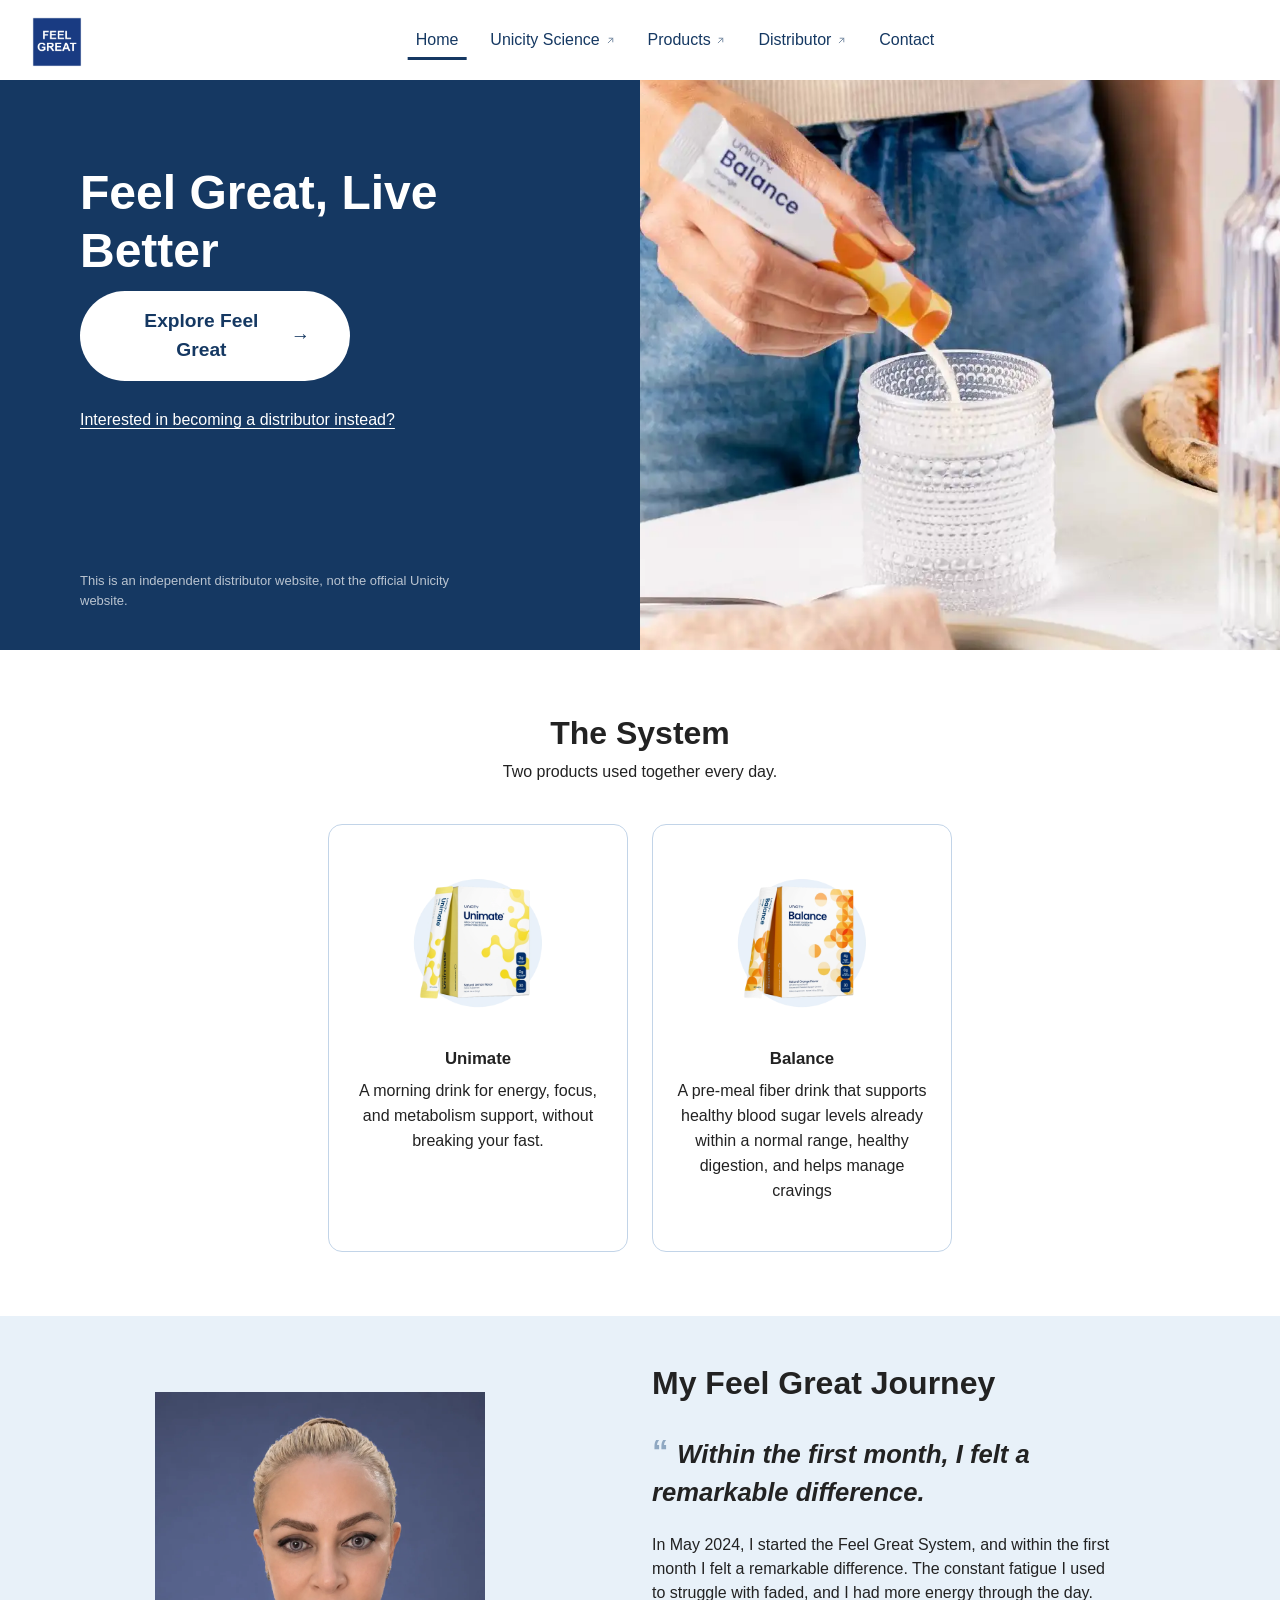
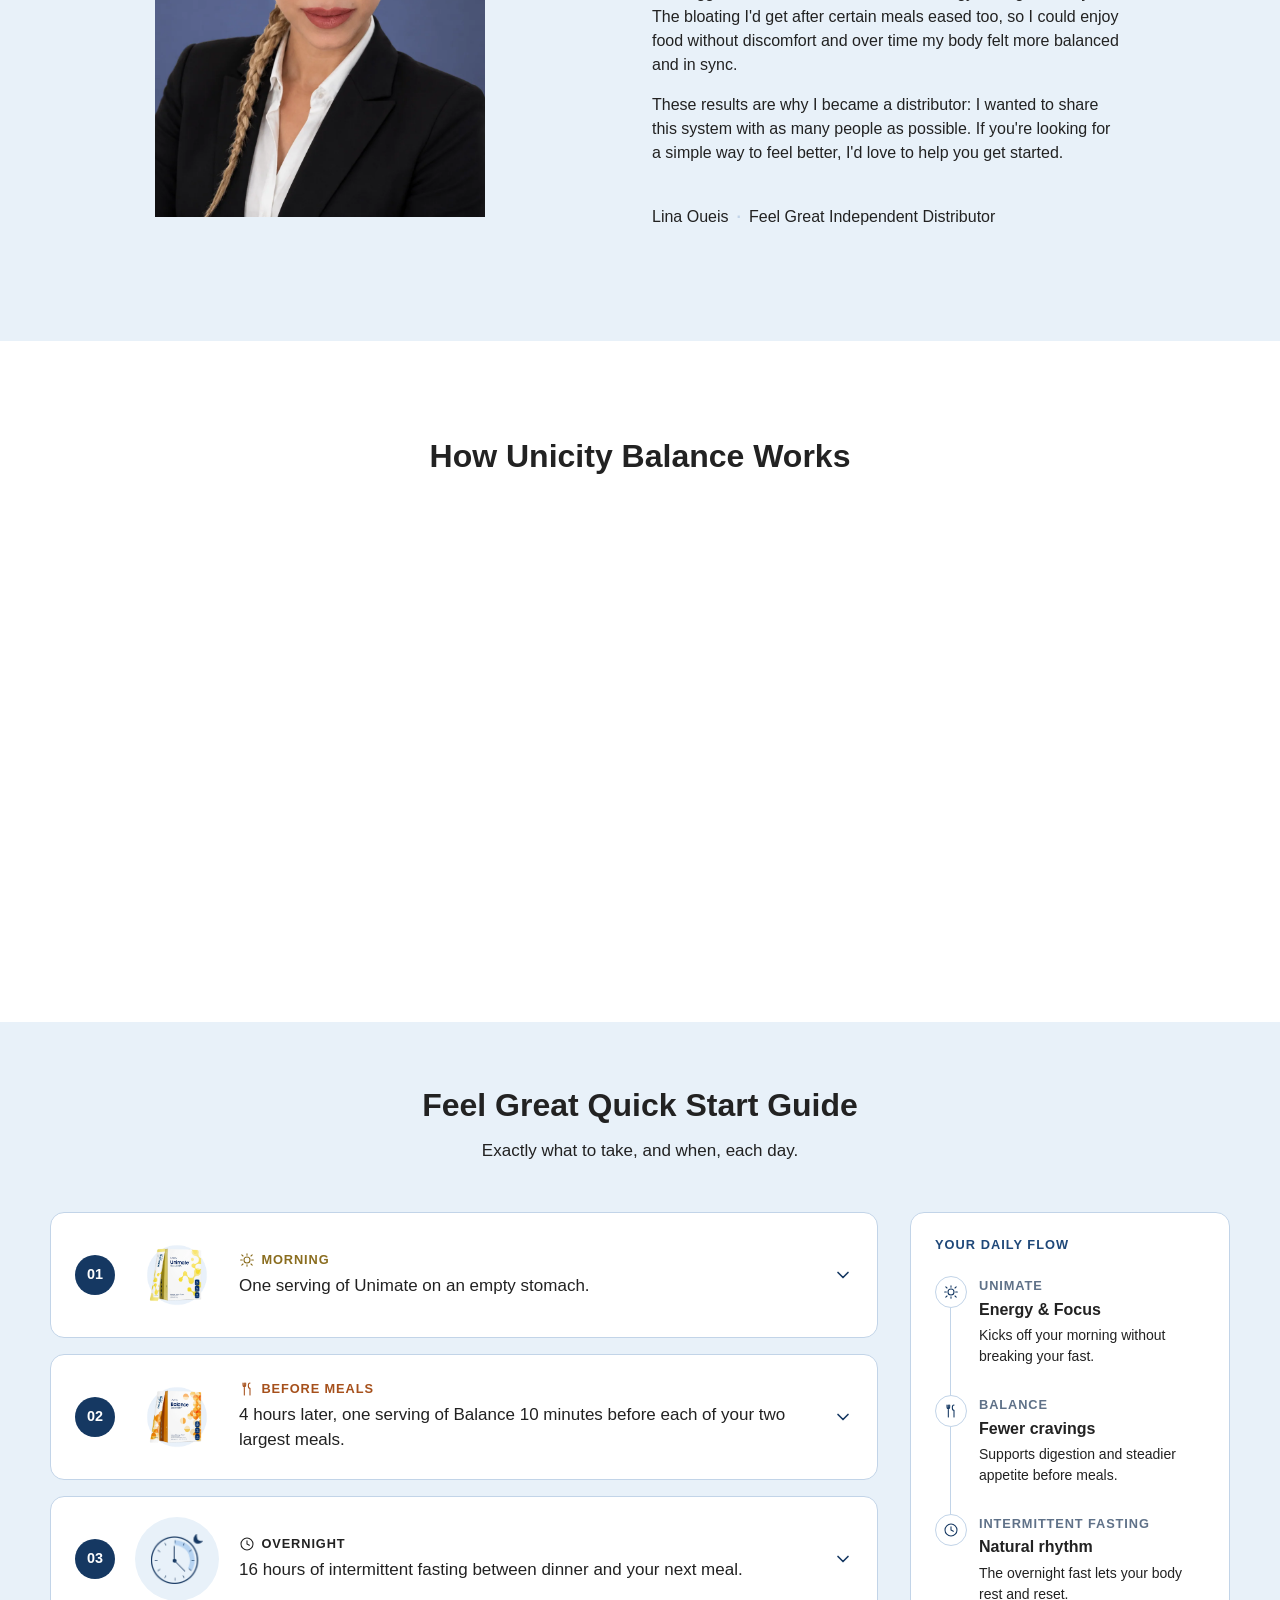
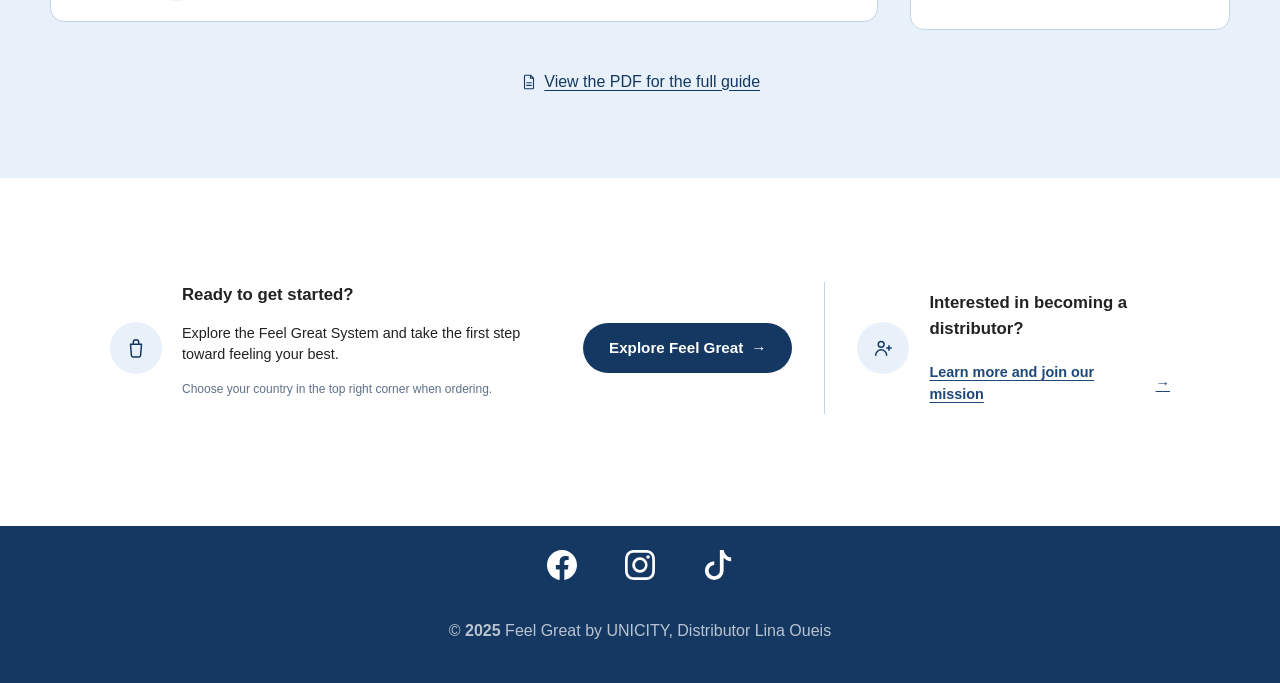
==== commit 3040f8b0: "Update stylesheet version and product heading" ====
--- a/index.html
+++ b/index.html
@@ -8,7 +8,7 @@
     <title>Feel Great Lina Oueis</title>
     <!--Bootstrap CSS-->
     <link href="https://cdn.jsdelivr.net/npm/bootstrap@5.3.3/dist/css/bootstrap.min.css" rel="stylesheet" integrity="sha384-QWTKZyjpPEjISv5WaRU9OFeRpok6YctnYmDr5pNlyT2bRjXh0JMhjY6hW+ALEwIH" crossorigin="anonymous">
-    <link rel="stylesheet" href="assets/css/style.css?v=4">
+    <link rel="stylesheet" href="assets/css/style.css?v=5">
     <!--Favicon-->
     <link rel="icon" href="assets/images/favicon.svg" type="image/svg+xml">
 </head>
@@ -83,7 +83,7 @@
   <!--Products-->
   <div class="products">
     <div class="products-intro">
-      <h2>The Feel Great System</h2>
+      <h2>The System</h2>
       <p class="products-lead">Two products used together every day.</p>
     </div>
     <div class="products-grid">
--- a/assets/css/style.css
+++ b/assets/css/style.css
@@ -0,0 +1,1172 @@
+  *{
+  margin: 0;
+  padding: 0;
+  }
+
+  html {
+    scrollbar-color: #c2d4e8 #e8f1f9;
+    scrollbar-width: thin;
+  }
+
+  ::-webkit-scrollbar {
+    width: 12px;
+    height: 12px;
+  }
+
+  ::-webkit-scrollbar-track {
+    background: #e8f1f9;
+  }
+
+  ::-webkit-scrollbar-thumb {
+    background-color: #c2d4e8;
+    border-radius: 50px;
+    border: 3px solid #e8f1f9;
+  }
+
+  ::-webkit-scrollbar-thumb:hover {
+    background-color: #153862;
+  }
+
+  ::selection {
+    background-color: #153862;
+    color: #ffffff;
+  }
+
+  body{
+      font-family:'Segoe UI', Tahoma, Geneva, Verdana, sans-serif;
+      color: #222222;
+  }
+
+  a {
+      color: #153862;
+      text-underline-offset: 3px;
+  }
+
+  a:focus-visible,
+  button:focus-visible {
+      outline: 2px solid #153862;
+      outline-offset: 3px;
+  }
+
+  /*Responsive navbar*/
+.navbar{
+  background-color: #ffff;
+  height: 80px;
+}
+
+.navbar-brand{
+  padding-left: 20px;
+}
+
+.navbar-toggler {
+    border: none;
+    font-size: 1.25rem;
+}
+
+.navbar-toggler:focus, .btn-close:focus {
+    box-shadow: none;
+    outline: none;
+}
+
+.navbar-toggler:focus-visible, .btn-close:focus-visible {
+    outline: 2px solid #153862;
+    outline-offset: 2px;
+}
+
+.nav-link {
+  color:#153862;
+  font-weight: 400;
+  position: relative;
+}
+
+.nav-link.active {
+  font-weight: 500;
+}
+
+.nav-link:hover, .nav-link.active {
+  color: #153862 !important;
+}
+
+.nav-link__external-icon {
+  margin-left: 0.3rem;
+  vertical-align: -1px;
+  opacity: 0.6;
+}
+
+/**Hero section**/
+.hero {
+  background-color: #153862;
+  height: 650px;
+  display: flex;
+  align-items: stretch;
+  justify-content: flex-start;
+  text-align: left;
+}
+
+.hero-text {
+  max-width: 500px;
+  padding-left: 80px;
+  padding-top: 40px;
+  padding-bottom: 40px;
+  display: grid;
+  grid-template-rows: 1fr auto;
+}
+
+.hero-main {
+  align-self: center;
+  display: flex;
+  flex-direction: column;
+}
+
+.hero-text h1{
+  font-size: 3rem;
+  margin-bottom: 12px;
+  font-weight: bold;
+  color: #ffffff;
+}
+
+.hero-text p {
+  font-size: 1.4rem;
+  margin-bottom: 12px;
+  color: rgba(255, 255, 255, 0.85);
+}
+
+.custom-button {
+  display: inline-flex;
+  align-items: center;
+  justify-content: center;
+  gap: 0.5rem;
+  width: 270px;
+  text-align: center;
+  background-color: #153862;
+  color: #ffffff;
+  font-size: 1.2rem;
+  font-weight: 600;
+  padding: 16px 40px;
+  border-radius: 50px;
+  text-decoration: none;
+  transition: background-color 0.3s, transform 0.2s;
+}
+
+.custom-button:hover {
+  background-color: #1f4879;
+}
+
+.custom-button:active {
+  transform: scale(0.95);
+}
+
+.hero-text .custom-button {
+  background-color: #ffffff;
+  color: #153862;
+}
+
+.hero-text .custom-button:hover {
+  background-color: #e8f1f9;
+}
+
+.hero-secondary-link {
+  margin-top: 20px;
+  margin-bottom: 0;
+}
+
+.hero-secondary-link a {
+  font-size: 1rem;
+  color: #ffffff;
+}
+
+.hero-text .hero-disclaimer {
+  font-size: 0.8125em;
+  color: rgba(255, 255, 255, 0.7);
+  margin: 0;
+}
+
+.hero-text a:focus-visible {
+  outline-color: #ffffff;
+}
+
+.hero-img > img{
+  height: 650px;
+  width: 100%;
+  object-fit: cover;
+  object-position: center;
+}
+
+/**Products section**/
+.products {
+  background-color: #ffffff;
+  padding: 4rem 20px;
+  text-align: center;
+}
+
+.products-intro {
+  max-width: 640px;
+  margin: 0 auto 2.5rem;
+}
+
+.products-lead {
+  margin-top: 0.5rem;
+  color: #222222;
+}
+
+.products-grid {
+  display: flex;
+  justify-content: center;
+  flex-wrap: wrap;
+  gap: 1.5rem;
+  max-width: 700px;
+  margin: 0 auto;
+}
+
+.product-card {
+  flex: 1 1 260px;
+  max-width: 300px;
+  background-color: #ffffff;
+  border: 1px solid #c2d4e8;
+  border-radius: 14px;
+  padding: 1.75rem 1.5rem 2rem;
+}
+
+.product-card__visual {
+  width: 180px;
+  height: 180px;
+  margin: 0 auto 1rem;
+  display: flex;
+  align-items: center;
+  justify-content: center;
+}
+
+.product-card__img {
+  width: 100%;
+  height: 100%;
+  object-fit: contain;
+  display: block;
+}
+
+.product-card__heading {
+  font-size: 1.05rem;
+  font-weight: 700;
+  color: #222222;
+  margin-bottom: 0.5rem;
+}
+
+.product-card__text {
+  font-size: 1rem;
+  line-height: 25px;
+  color: #222222;
+}
+
+/**Next Steps — closing section**/
+.next-steps {
+  background-color: #ffffff;
+  padding: 3.5rem 20px 4rem;
+}
+
+/**Section headings — Title role**/
+.products-intro h2,
+.journey-text h2,
+.video-section h2 {
+  color: #222222;
+  font-weight: 700;
+  font-size: 2rem;
+}
+
+.video-section h2 {
+  margin-bottom: 2rem;
+}
+
+/**Journey section**/
+.journey {
+  background-color: #e8f1f9;
+  padding-bottom: 3rem;
+}
+
+.journey-text{
+  padding-right: 10rem !important;
+  padding-top: 3rem;
+  padding-bottom: 3rem;
+  display: flex;
+  flex-direction: column;
+  justify-content: center;
+}
+
+.journey-quote {
+  margin: 1.25rem 0 1.5rem;
+  font-size: 1.6rem;
+  font-weight: 600;
+  line-height: 1.35;
+  color: #222222;
+}
+
+.journey-quote__mark {
+  font-size: 1.3em;
+  color: #8fa8c2;
+  margin-right: 0.1rem;
+}
+
+.journey-img {
+  display: flex;
+  align-items: center;
+  justify-content: center;
+  padding: 2rem 20px;
+  box-sizing: border-box;
+}
+
+.journey-img > img {
+  width: 55%;
+  height: auto;
+  display: block;
+}
+
+.journey-byline {
+  display: flex;
+  align-items: baseline;
+  flex-wrap: wrap;
+  gap: 0.5rem;
+  margin-top: 1.5rem;
+}
+
+.journey-byline__name,
+.journey-byline__role {
+  font-size: 1rem;
+  font-weight: 400;
+  color: #222222;
+}
+
+.journey-byline__dot {
+  color: #c2d4e8;
+  font-weight: 700;
+}
+
+/**Journey CTA — unified next-step panel**/
+.journey-cta {
+  width: calc(100% - 40px);
+  max-width: 1140px;
+  margin: 1rem auto;
+  padding: 2rem 2.5rem;
+  display: flex;
+  align-items: center;
+  gap: 2rem;
+  box-sizing: border-box;
+}
+
+.journey-cta__primary {
+  flex: 1 1 auto;
+  display: flex;
+  align-items: center;
+  gap: 1.5rem;
+  min-width: 0;
+}
+
+.journey-cta__lead {
+  flex: 1 1 auto;
+  display: flex;
+  align-items: center;
+  gap: 1.25rem;
+  min-width: 0;
+}
+
+.journey-cta__secondary {
+  flex: 1 1 auto;
+  display: flex;
+  align-items: center;
+  gap: 1.25rem;
+  min-width: 0;
+}
+
+.journey-cta__icon {
+  flex-shrink: 0;
+  width: 52px;
+  height: 52px;
+  border-radius: 50%;
+  background-color: #e8f1f9;
+  display: flex;
+  align-items: center;
+  justify-content: center;
+}
+
+.journey-cta__text {
+  min-width: 0;
+}
+
+.journey-cta__heading {
+  font-size: 1.05rem;
+  font-weight: 700;
+  color: #222222;
+}
+
+.journey-cta__desc {
+  font-size: 0.9rem;
+  line-height: 1.45;
+  color: #222222;
+  margin-top: 0.3rem;
+}
+
+.journey-cta__note {
+  font-size: 0.75rem;
+  color: #5f7188;
+  margin-top: 0.5rem;
+}
+
+.journey-cta__button {
+  flex-shrink: 0;
+  display: inline-flex;
+  align-items: center;
+  gap: 0.5rem;
+  background-color: #153862;
+  color: #ffffff;
+  font-size: 0.95rem;
+  font-weight: 600;
+  padding: 14px 26px;
+  border-radius: 50px;
+  text-decoration: none;
+  white-space: nowrap;
+  transition: background-color 0.2s, transform 0.2s;
+}
+
+.journey-cta__button:hover {
+  background-color: #1f4879;
+}
+
+.journey-cta__button:active {
+  transform: scale(0.97);
+}
+
+.journey-cta__button:focus-visible,
+.journey-cta__link:focus-visible {
+  outline: 2px solid #153862;
+  outline-offset: 2px;
+}
+
+.journey-cta__divider {
+  flex-shrink: 0;
+  align-self: stretch;
+  width: 1px;
+  background-color: #c2d4e8;
+}
+
+.journey-cta__link {
+  display: inline-flex;
+  align-items: center;
+  gap: 0.35rem;
+  font-size: 0.9rem;
+  font-weight: 600;
+  color: #1f4879;
+  margin-top: 0.35rem;
+}
+
+@media (max-width: 900px) {
+  .journey-cta {
+    flex-direction: column;
+    align-items: stretch;
+    gap: 1.5rem;
+    padding: 1.75rem;
+  }
+
+  .journey-cta__primary {
+    flex-direction: column;
+    align-items: stretch;
+    gap: 1.25rem;
+  }
+
+  .journey-cta__button {
+    align-self: flex-start;
+    margin-left: calc(52px + 1.25rem);
+  }
+
+  .journey-cta__divider {
+    width: 100%;
+    height: 1px;
+  }
+}
+
+/**Quick Start Guide — practical, expandable step system**/
+.qsg {
+  background-color: #e8f1f9;
+  padding: 4rem 20px 5rem;
+}
+
+.qsg-intro {
+  max-width: 700px;
+  margin: 0 auto 3rem;
+  text-align: center;
+}
+
+.qsg-title {
+  color: #222222;
+  font-weight: 700;
+  font-size: 2rem;
+  margin-bottom: 0.75rem;
+}
+
+.qsg-lead {
+  font-size: 1.0625rem;
+  line-height: 1.6;
+  color: #222222;
+}
+
+.qsg-layout {
+  display: grid;
+  grid-template-columns: minmax(0, 1fr) 320px;
+  gap: 2rem;
+  align-items: start;
+  max-width: 1180px;
+  margin: 0 auto;
+}
+
+.qsg-cards {
+  display: flex;
+  flex-direction: column;
+  gap: 1rem;
+}
+
+.qsg-card {
+  background-color: #ffffff;
+  border: 1px solid #c2d4e8;
+  border-radius: 14px;
+  overflow: hidden;
+}
+
+.qsg-card__h {
+  margin: 0;
+}
+
+.qsg-card__toggle {
+  display: flex;
+  align-items: center;
+  gap: 1.25rem;
+  width: 100%;
+  background: none;
+  border: none;
+  margin: 0;
+  padding: 1.25rem 1.5rem;
+  text-align: left;
+  cursor: pointer;
+  font-family: inherit;
+  transition: background-color 0.2s;
+}
+
+.qsg-card__toggle:hover {
+  background-color: #f6f9fc;
+}
+
+.qsg-card__toggle:focus-visible {
+  outline: 2px solid #153862;
+  outline-offset: -2px;
+}
+
+.qsg-card__number {
+  flex-shrink: 0;
+  width: 40px;
+  height: 40px;
+  border-radius: 50%;
+  background-color: #153862;
+  color: #ffffff;
+  font-weight: 700;
+  font-size: 0.9rem;
+  display: flex;
+  align-items: center;
+  justify-content: center;
+}
+
+.qsg-card__visual {
+  flex-shrink: 0;
+  width: 84px;
+  height: 84px;
+  display: flex;
+  align-items: center;
+  justify-content: center;
+}
+
+.qsg-card__visual--icon {
+  background-color: #e8f1f9;
+  border-radius: 50%;
+}
+
+.qsg-card__img {
+  width: 100%;
+  height: 100%;
+  object-fit: contain;
+  display: block;
+}
+
+.qsg-card__visual--icon .qsg-card__img {
+  width: 62%;
+  height: 62%;
+}
+
+.qsg-card__summary {
+  flex: 1 1 auto;
+  min-width: 0;
+  display: flex;
+  flex-direction: column;
+  gap: 0.3rem;
+}
+
+.qsg-card__label {
+  display: inline-flex;
+  align-items: center;
+  gap: 0.4rem;
+  font-size: 0.8rem;
+  font-weight: 700;
+  text-transform: uppercase;
+  letter-spacing: 0.07em;
+  color: #222222;
+}
+
+.qsg-card__label--morning {
+  color: #8a6d1f;
+}
+
+.qsg-card__label--meals {
+  color: #a6501b;
+}
+
+.qsg-card__heading {
+  font-size: 1.2rem;
+  font-weight: 700;
+  color: #222222;
+  line-height: 1.3;
+}
+
+.qsg-card__oneliner {
+  font-size: 1.0625rem;
+  line-height: 1.5;
+  color: #222222;
+}
+
+.qsg-card__chevron {
+  flex-shrink: 0;
+  color: #153862;
+  display: flex;
+  transition: transform 0.25s ease;
+}
+
+.qsg-card__toggle[aria-expanded="true"] .qsg-card__chevron {
+  transform: rotate(180deg);
+}
+
+.qsg-card__details-inner {
+  padding: 0 1.5rem 2.25rem calc(1.5rem + 40px + 1.25rem);
+  border-top: 1px solid #e8f1f9;
+  padding-top: 1.75rem;
+}
+
+.qsg-card__details-inner ul {
+  padding-left: 1.25rem;
+  margin: 0;
+}
+
+.qsg-card__details-inner li {
+  font-size: 1.0625rem;
+  line-height: 1.6;
+  color: #222222;
+  margin-bottom: 0.9rem;
+}
+
+.qsg-card__details-inner li:last-child {
+  margin-bottom: 0;
+}
+
+.qsg-flow {
+  background-color: #ffffff;
+  border: 1px solid #c2d4e8;
+  border-radius: 14px;
+  padding: 1.5rem;
+  position: sticky;
+  top: 100px;
+}
+
+.qsg-flow__title {
+  font-size: 0.8rem;
+  font-weight: 700;
+  color: #1f4879;
+  text-transform: uppercase;
+  letter-spacing: 0.08em;
+  margin-bottom: 1.5rem;
+}
+
+.qsg-flow__list {
+  list-style: none;
+  margin: 0;
+  padding: 0;
+  position: relative;
+}
+
+.qsg-flow__item {
+  position: relative;
+  padding-left: 2.75rem;
+  padding-bottom: 1.75rem;
+}
+
+.qsg-flow__item::before {
+  content: '';
+  position: absolute;
+  left: 15px;
+  top: 32px;
+  bottom: -8px;
+  width: 1px;
+  background-color: #c2d4e8;
+}
+
+.qsg-flow__item:last-child::before {
+  display: none;
+}
+
+.qsg-flow__item:last-child {
+  padding-bottom: 0;
+}
+
+.qsg-flow__node {
+  position: absolute;
+  left: 0;
+  top: 0;
+  width: 32px;
+  height: 32px;
+  border-radius: 50%;
+  background-color: #ffffff;
+  border: 1.5px solid #c2d4e8;
+  display: flex;
+  align-items: center;
+  justify-content: center;
+}
+
+.qsg-flow__content {
+  display: flex;
+  flex-direction: column;
+}
+
+.qsg-flow__time {
+  font-size: 0.8rem;
+  font-weight: 700;
+  text-transform: uppercase;
+  letter-spacing: 0.07em;
+  color: #5f7188;
+}
+
+.qsg-flow__product {
+  font-size: 1rem;
+  font-weight: 700;
+  color: #222222;
+  margin-top: 0.15rem;
+}
+
+.qsg-flow__desc {
+  font-size: 0.875rem;
+  line-height: 1.5;
+  color: #222222;
+  margin-top: 0.2rem;
+}
+
+.qsg-pdf-link {
+  text-align: center;
+  max-width: 1180px;
+  margin: 2.5rem auto 0;
+}
+
+.qsg-pdf-link a {
+  display: inline-flex;
+  align-items: center;
+  gap: 0.4rem;
+}
+
+@media (max-width: 900px) {
+  .qsg-layout {
+    grid-template-columns: 1fr;
+  }
+
+  .qsg-flow {
+    order: -1;
+    position: static;
+  }
+}
+
+@media (max-width: 560px) {
+  .qsg {
+    padding: 3rem 16px 4rem;
+  }
+
+  .qsg-card__toggle {
+    gap: 1rem;
+    padding: 1rem;
+  }
+
+  .qsg-card__visual {
+    width: 56px;
+    height: 56px;
+  }
+
+  .qsg-card__number {
+    width: 34px;
+    height: 34px;
+    font-size: 0.8rem;
+  }
+
+  .qsg-card__heading {
+    font-size: 1.05rem;
+  }
+
+  .qsg-card__oneliner {
+    font-size: 1rem;
+  }
+
+  .qsg-card__details-inner {
+    padding-left: 1rem;
+    padding-right: 1rem;
+  }
+}
+
+
+.site-footer {
+  background-color: #153862;
+  --bs-secondary-color: rgba(255, 255, 255, 0.7);
+}
+
+.site-footer a:focus-visible {
+  outline-color: #ffffff;
+}
+
+.footer-social-link {
+  display: inline-flex;
+  transition: opacity 0.2s;
+}
+
+.footer-social-link:hover,
+.footer-social-link:focus-visible {
+  opacity: 0.65;
+}
+
+@media (min-width: 960px) {
+  .nav-link::before{
+    content: "";
+    position: absolute;
+    bottom: 0;
+    left: 50%;
+    transform: translateX(-50%);
+    width: 0;
+    height: 3px;
+    background-color: #153862;
+    visibility: hidden;
+    transition: 0.3s ease-in-out;
+  }
+
+  .nav-link:hover::before, .nav-link.active::before{
+    width: 100%;
+    visibility: visible;
+  }
+}
+
+@media (max-width: 992px) {
+  .navbar-brand{
+    padding-left: 0;
+  }
+
+  .hero-text h1{
+  font-size: 2rem;
+}
+
+.hero-text p {
+  font-size: 1rem;
+}
+
+.hero {
+  height: 400px;
+  justify-content: center;
+}
+
+.hero-text {
+  padding-left: 40px;
+  padding-right: 40px;
+  padding-top: 32px;
+  padding-bottom: 24px;
+}
+
+.hero-img > img{
+  height: 400px;
+}
+
+.custom-button {
+  font-size: 15px;
+}
+
+.journey-text{
+  padding-right: 9rem !important;
+  padding-left: 9rem !important;
+  padding-top: 1.5rem;
+}
+
+}
+
+@media (max-width: 650px) {
+  .hero {
+    height: 400px;
+    margin: 0px;
+  }
+
+  .hero-img > img{
+    height: 400px;
+    padding: 0px;
+  }
+
+  .journey-text{
+    padding-right: 3rem !important;
+    padding-left: 3rem !important;
+  }
+
+}
+
+@media (max-width: 450px){
+  .hero-img > img{
+    height: 300px;
+    padding: 0px;
+  }
+
+  .journey-text{
+    padding: 40px;
+  }
+}
+
+/* ── Contact page ────────────────────────────────────────────────── */
+.contact-band {
+  position: relative;
+  height: 340px;
+  overflow: hidden;
+}
+
+.contact-band__img {
+  width: 100%;
+  height: 100%;
+  object-fit: cover;
+  object-position: center;
+  display: block;
+}
+
+.contact-band__overlay {
+  position: absolute;
+  inset: 0;
+  background: rgba(255, 255, 255, 0.197);
+}
+
+.contact-band__title {
+  position: absolute;
+  inset: 0;
+  display: flex;
+  align-items: center;
+  justify-content: center;
+  margin: 0;
+  color: #153862;
+  font-size: 3rem;
+  font-weight: 700;
+  letter-spacing: 0.02em;
+}
+
+.contact-split {
+  max-width: 1100px;
+  margin: 0 auto;
+  padding: 5rem 20px;
+  display: flex;
+  align-items: flex-start;
+  justify-content: center;
+  gap: 4rem;
+}
+
+.contact-split__info {
+  flex: 1 1 380px;
+  max-width: 440px;
+}
+
+.contact-split__heading {
+  font-size: 3rem;
+  font-weight: 700;
+  color: #222222;
+  margin-bottom: 1.25rem;
+}
+
+.contact-split__text {
+  font-size: 1.0625rem;
+  line-height: 1.6;
+  color: #222222;
+  margin-bottom: 2.25rem;
+}
+
+.contact-split__item {
+  display: flex;
+  flex-direction: column;
+  margin-bottom: 1.75rem;
+}
+
+.contact-split__label {
+  font-size: 0.8rem;
+  font-weight: 700;
+  color: #5f7188;
+  text-transform: uppercase;
+  letter-spacing: 0.07em;
+  margin-bottom: 0.3rem;
+}
+
+.contact-split__value {
+  font-size: 1.15rem;
+  font-weight: 500;
+  color: #222222;
+}
+
+.contact-split__value--link {
+  color: #153862;
+  text-decoration: none;
+}
+
+.contact-split__value--link:hover {
+  text-decoration: underline;
+}
+
+.contact-split__whatsapp {
+  margin-top: 0.35rem;
+  font-size: 0.8rem;
+  font-weight: 600;
+  color: #1f4879;
+  text-decoration: none;
+}
+
+.contact-split__whatsapp:hover {
+  text-decoration: underline;
+}
+
+.contact-split__social {
+  display: flex;
+  gap: 0.9rem;
+}
+
+.contact-split__social a {
+  display: inline-flex;
+  transition: opacity 0.2s;
+}
+
+.contact-split__social a:hover,
+.contact-split__social a:focus-visible {
+  opacity: 0.65;
+}
+
+.contact-split__divider {
+  align-self: stretch;
+  flex-shrink: 0;
+  width: 1px;
+  background-color: #c2d4e8;
+}
+
+.contact-split__form-col {
+  flex: 1 1 380px;
+  max-width: 440px;
+}
+
+.contact-split__form-lead {
+  font-size: 1.0625rem;
+  line-height: 1.6;
+  color: #222222;
+  margin-bottom: 1.5rem;
+}
+
+.contact-form {
+  display: flex;
+  flex-direction: column;
+  gap: 1rem;
+}
+
+.contact-form__input,
+.contact-form__textarea {
+  width: 100%;
+  font-family: inherit;
+  font-size: 1rem;
+  color: #222222;
+  background-color: #ffffff;
+  border: 1px solid #c2d4e8;
+  border-radius: 14px;
+  padding: 0.85rem 1rem;
+  box-sizing: border-box;
+}
+
+.contact-form__textarea {
+  resize: vertical;
+  min-height: 140px;
+}
+
+.contact-form__input::placeholder,
+.contact-form__textarea::placeholder {
+  color: #5f7188;
+}
+
+.contact-form__input:focus,
+.contact-form__textarea:focus {
+  outline: 2px solid #153862;
+  outline-offset: 2px;
+  border-color: #153862;
+}
+
+.contact-form__submit {
+  width: 100%;
+  background-color: #153862;
+  color: #ffffff;
+  font-size: 1.2rem;
+  font-weight: 600;
+  padding: 16px 40px;
+  border: none;
+  border-radius: 50px;
+  cursor: pointer;
+  transition: background-color 0.3s, transform 0.2s;
+}
+
+.contact-form__submit:hover {
+  background-color: #1f4879;
+}
+
+.contact-form__submit:active {
+  transform: scale(0.97);
+}
+
+@media (max-width: 900px) {
+  .contact-band {
+    height: 260px;
+  }
+
+  .contact-band__title {
+    font-size: 2.25rem;
+  }
+
+  .contact-split {
+    padding: 3.5rem 20px;
+    flex-direction: column;
+    align-items: stretch;
+    gap: 2.5rem;
+  }
+
+  .contact-split__info,
+  .contact-split__form-col {
+    max-width: none;
+  }
+
+  .contact-split__heading {
+    font-size: 2.25rem;
+  }
+
+  .contact-split__divider {
+    width: 100%;
+    height: 1px;
+  }
+}
+
+@media (max-width: 600px) {
+  .contact-band {
+    height: 200px;
+  }
+
+  .contact-band__title {
+    font-size: 1.75rem;
+  }
+
+  .contact-split {
+    padding: 2.5rem 16px;
+  }
+
+  .contact-split__heading {
+    font-size: 1.75rem;
+  }
+}
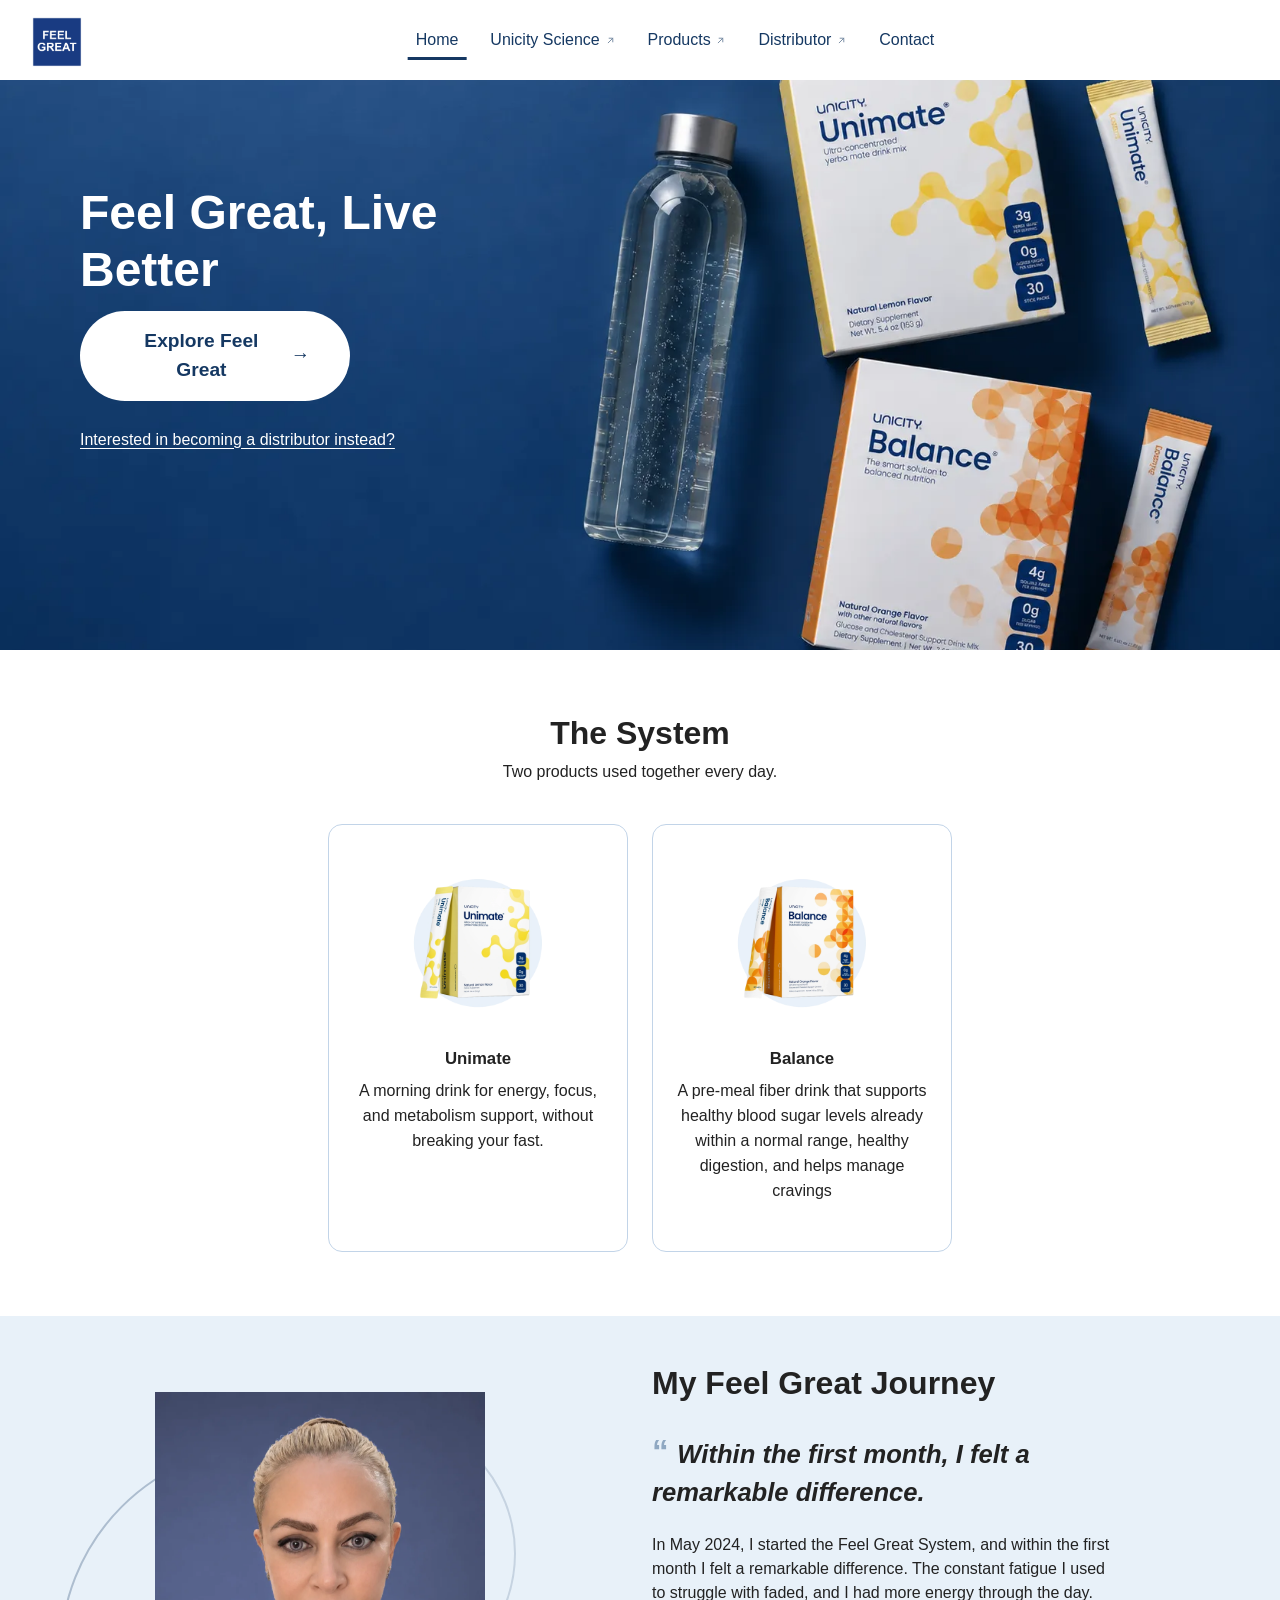
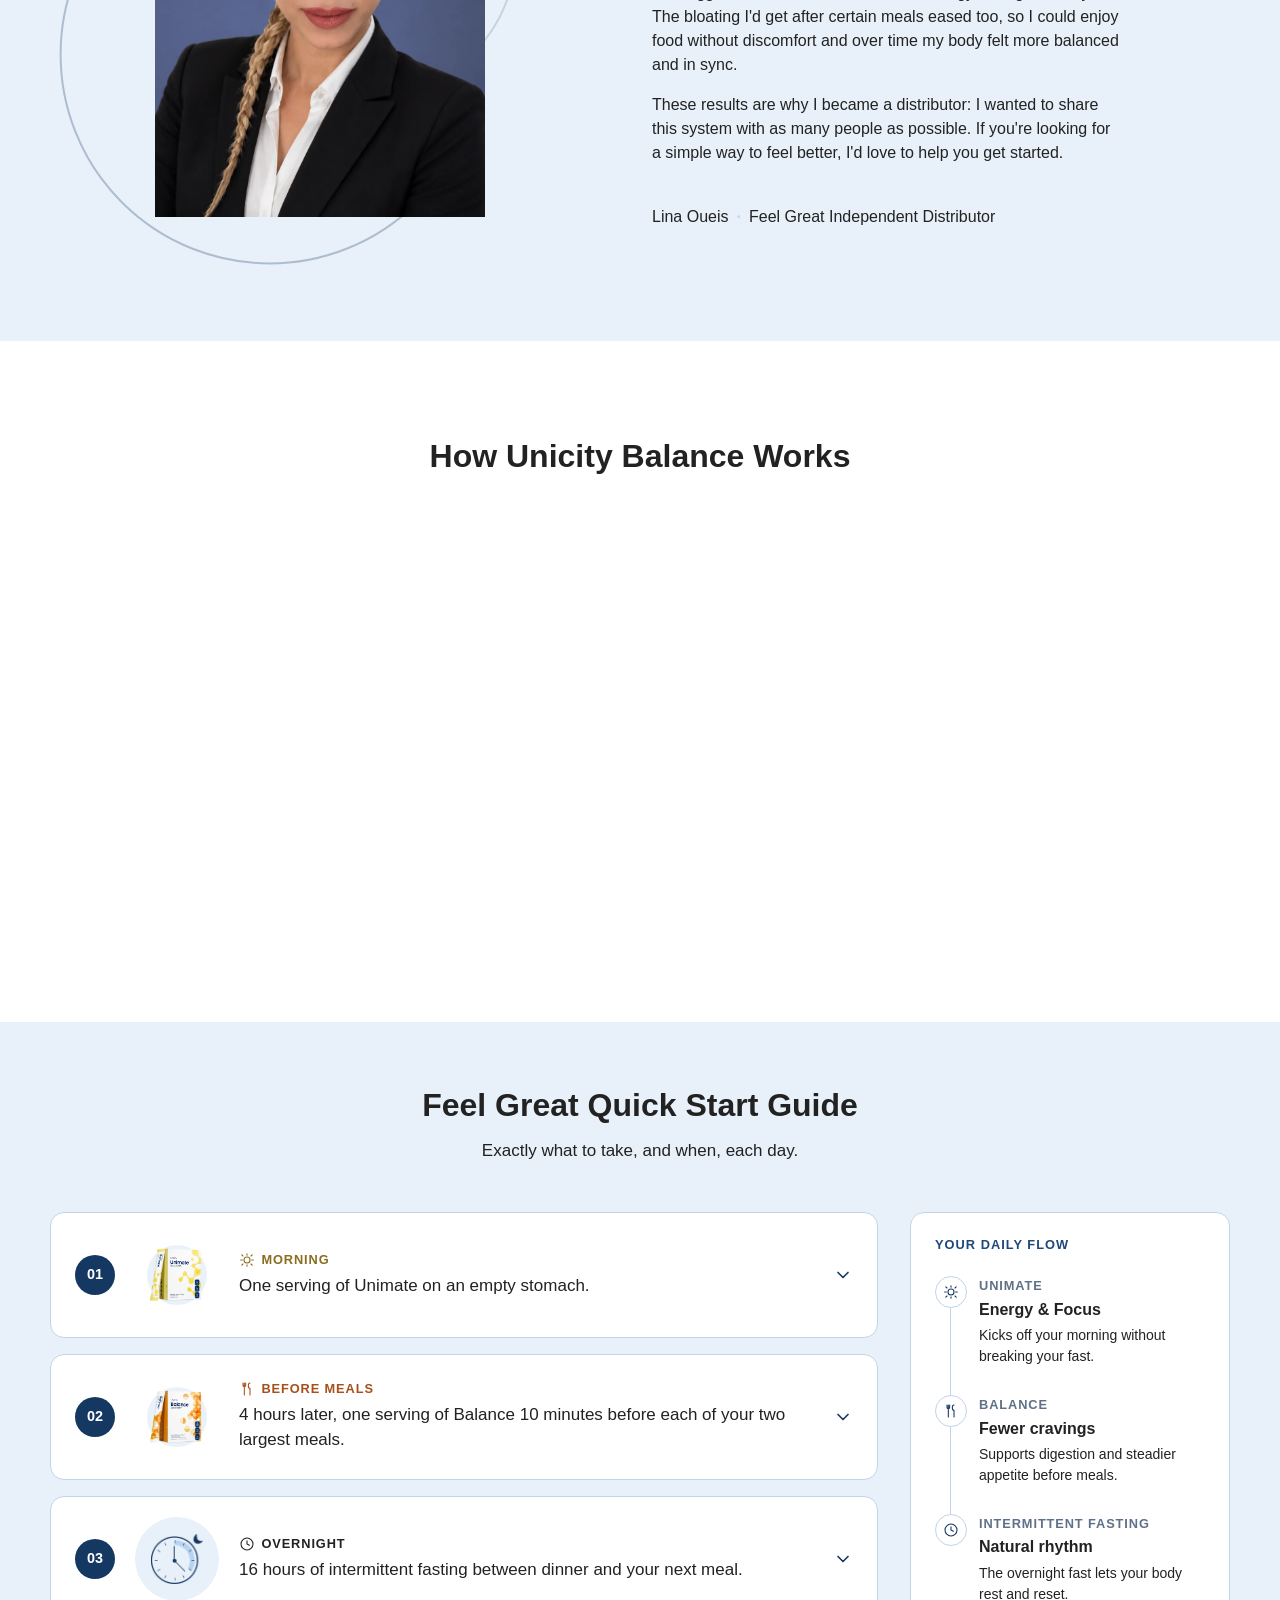
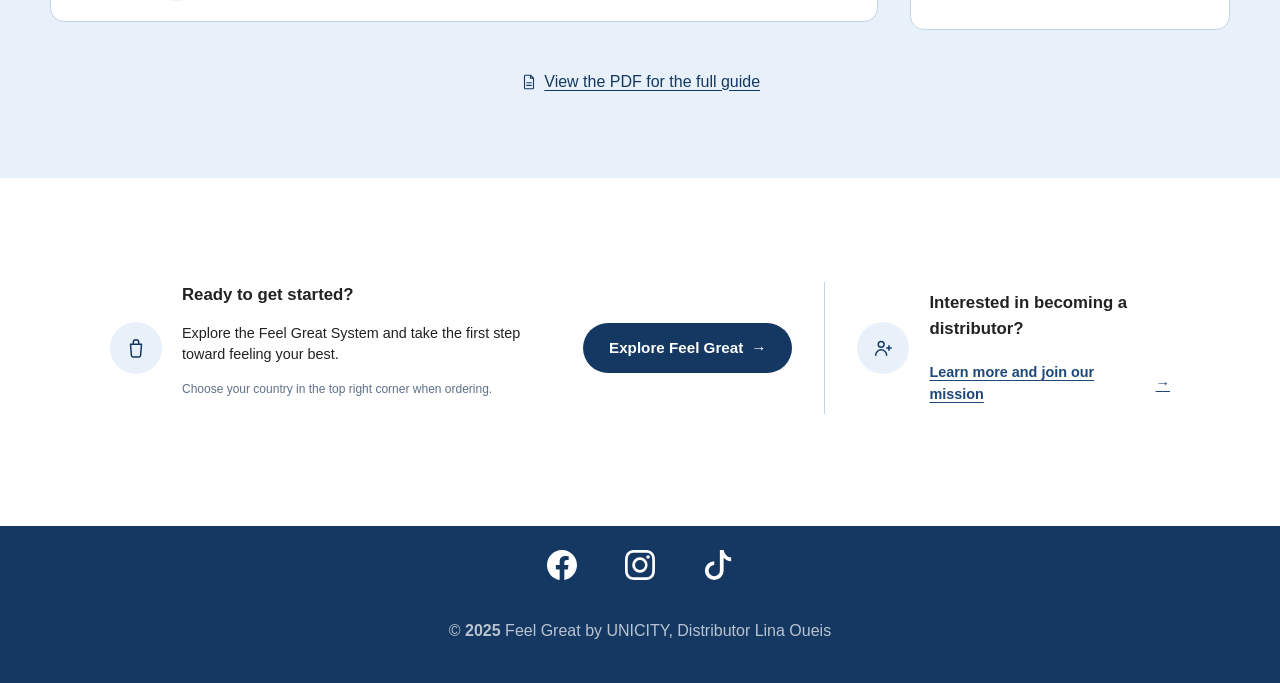
==== commit 888cd728: "Refactor hero section in index.html" ====
--- a/index.html
+++ b/index.html
@@ -57,23 +57,16 @@
 </nav>
 
 <!--Hero-->
-<div class="container-fluid text-center">
-  <div class="row">
-    <div class="col-lg-6 m-0 p-0">
-    <div class="hero">
-      <div class="hero-text">
-        <div class="hero-main">
-          <h1>Feel Great, Live Better</h1>
-          <a href="https://shop.unicity.com/usa/en/products?referralCode=119000649" class="custom-button" target="_blank">Explore Feel Great <span aria-hidden="true">&rarr;</span></a>
-          <p class="hero-secondary-link"><a href="https://enrollment.unicity.com/c/KLD677" target="_blank" rel="noopener">Interested in becoming a distributor instead?</a></p>
-        </div>
-        <p class="hero-disclaimer">This is an independent distributor website, not the official Unicity website.</p>
-      </div>
-    </div>
-  </div>
-
-    <div class="hero-img col-lg-6 m-0 p-0">
-      <img src="assets/images/1.webp" alt="Woman pouring Unicity Balance" style="width:100%">
+<div class="hero">
+  <picture class="hero-bg">
+    <source media="(min-width: 992px)" srcset="assets/images/heroindex_desktop.webp">
+    <img src="assets/images/heroindex_mobile.webp" alt="Unicity Unimate and Balance stick packs with water bottle" class="hero-bg__img">
+  </picture>
+  <div class="hero-text">
+    <div class="hero-main">
+      <h1>Feel Great, Live Better</h1>
+      <a href="https://shop.unicity.com/usa/en/products?referralCode=119000649" class="custom-button" target="_blank">Explore Feel Great <span aria-hidden="true">&rarr;</span></a>
+      <p class="hero-secondary-link"><a href="https://enrollment.unicity.com/c/KLD677" target="_blank" rel="noopener">Interested in becoming a distributor instead?</a></p>
     </div>
   </div>
 </div>
--- a/assets/css/style.css
+++ b/assets/css/style.css
@@ -95,6 +95,8 @@
 
 /**Hero section**/
 .hero {
+  position: relative;
+  overflow: hidden;
   background-color: #153862;
   height: 650px;
   display: flex;
@@ -103,7 +105,23 @@
   text-align: left;
 }
 
+.hero-bg {
+  position: absolute;
+  inset: 0;
+  z-index: 0;
+}
+
+.hero-bg__img {
+  width: 100%;
+  height: 100%;
+  object-fit: cover;
+  object-position: center top;
+  display: block;
+}
+
 .hero-text {
+  position: relative;
+  z-index: 1;
   max-width: 500px;
   padding-left: 80px;
   padding-top: 40px;
@@ -136,7 +154,8 @@
   align-items: center;
   justify-content: center;
   gap: 0.5rem;
-  width: 270px;
+  width: min(270px, 100%);
+  box-sizing: border-box;
   text-align: center;
   background-color: #153862;
   color: #ffffff;
@@ -185,13 +204,6 @@
   outline-color: #ffffff;
 }
 
-.hero-img > img{
-  height: 650px;
-  width: 100%;
-  object-fit: cover;
-  object-position: center;
-}
-
 /**Products section**/
 .products {
   background-color: #ffffff;
@@ -305,6 +317,7 @@
 }
 
 .journey-img {
+  position: relative;
   display: flex;
   align-items: center;
   justify-content: center;
@@ -312,7 +325,34 @@
   box-sizing: border-box;
 }
 
+.journey-img::before,
+.journey-img::after {
+  content: "";
+  position: absolute;
+  top: 50%;
+  left: 50%;
+  border-radius: 50%;
+  z-index: 0;
+  pointer-events: none;
+}
+
+.journey-img::before {
+  width: min(74%, 420px);
+  aspect-ratio: 1;
+  border: 2px solid rgba(21, 56, 98, 0.28);
+  transform: translate(-62%, -38%);
+}
+
+.journey-img::after {
+  width: min(50%, 280px);
+  aspect-ratio: 1;
+  border: 2px solid rgba(21, 56, 98, 0.16);
+  transform: translate(-30%, -68%);
+}
+
 .journey-img > img {
+  position: relative;
+  z-index: 1;
   width: 55%;
   height: auto;
   display: block;
@@ -870,19 +910,25 @@
 }
 
 .hero {
-  height: 400px;
+  height: auto;
+  aspect-ratio: 512 / 872;
+  margin-top: 80px;
   justify-content: center;
 }
 
 .hero-text {
-  padding-left: 40px;
-  padding-right: 40px;
-  padding-top: 32px;
-  padding-bottom: 24px;
-}
-
-.hero-img > img{
-  height: 400px;
+  max-width: none;
+  width: 100%;
+  display: flex;
+  flex-direction: column;
+  justify-content: flex-end;
+  align-items: center;
+  text-align: center;
+  padding: 32px 24px;
+}
+
+.hero-main {
+  align-items: center;
 }
 
 .custom-button {
@@ -890,40 +936,11 @@
 }
 
 .journey-text{
-  padding-right: 9rem !important;
-  padding-left: 9rem !important;
+  padding-right: clamp(1.5rem, 6vw, 4rem) !important;
+  padding-left: clamp(1.5rem, 6vw, 4rem) !important;
   padding-top: 1.5rem;
 }
 
-}
-
-@media (max-width: 650px) {
-  .hero {
-    height: 400px;
-    margin: 0px;
-  }
-
-  .hero-img > img{
-    height: 400px;
-    padding: 0px;
-  }
-
-  .journey-text{
-    padding-right: 3rem !important;
-    padding-left: 3rem !important;
-  }
-
-}
-
-@media (max-width: 450px){
-  .hero-img > img{
-    height: 300px;
-    padding: 0px;
-  }
-
-  .journey-text{
-    padding: 40px;
-  }
 }
 
 /* ── Contact page ────────────────────────────────────────────────── */
@@ -949,7 +966,10 @@
 
 .contact-band__title {
   position: absolute;
-  inset: 0;
+  top: 80px;
+  left: 0;
+  right: 0;
+  bottom: 0;
   display: flex;
   align-items: center;
   justify-content: center;
@@ -958,6 +978,8 @@
   font-size: 3rem;
   font-weight: 700;
   letter-spacing: 0.02em;
+  text-align: center;
+  padding: 0 16px;
 }
 
 .contact-split {
@@ -1169,4 +1191,4 @@
   .contact-split__heading {
     font-size: 1.75rem;
   }
-}+}
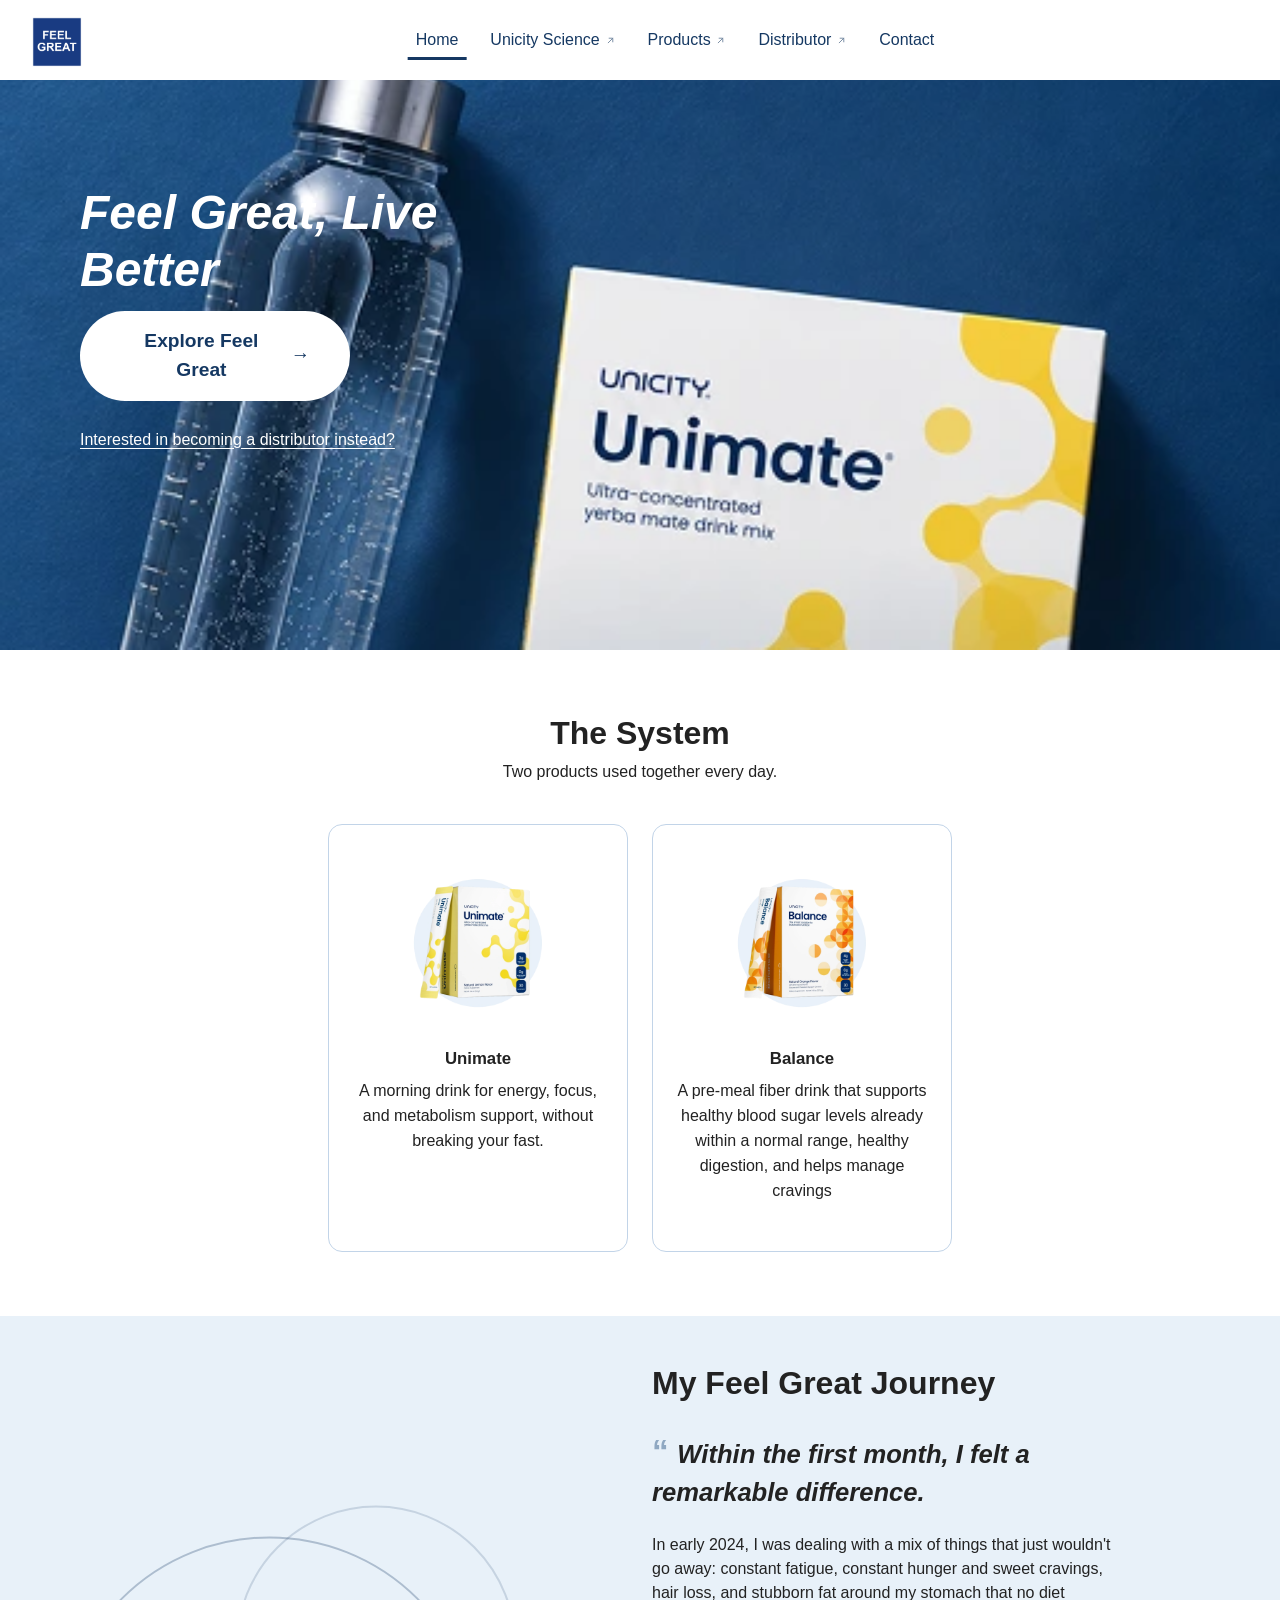
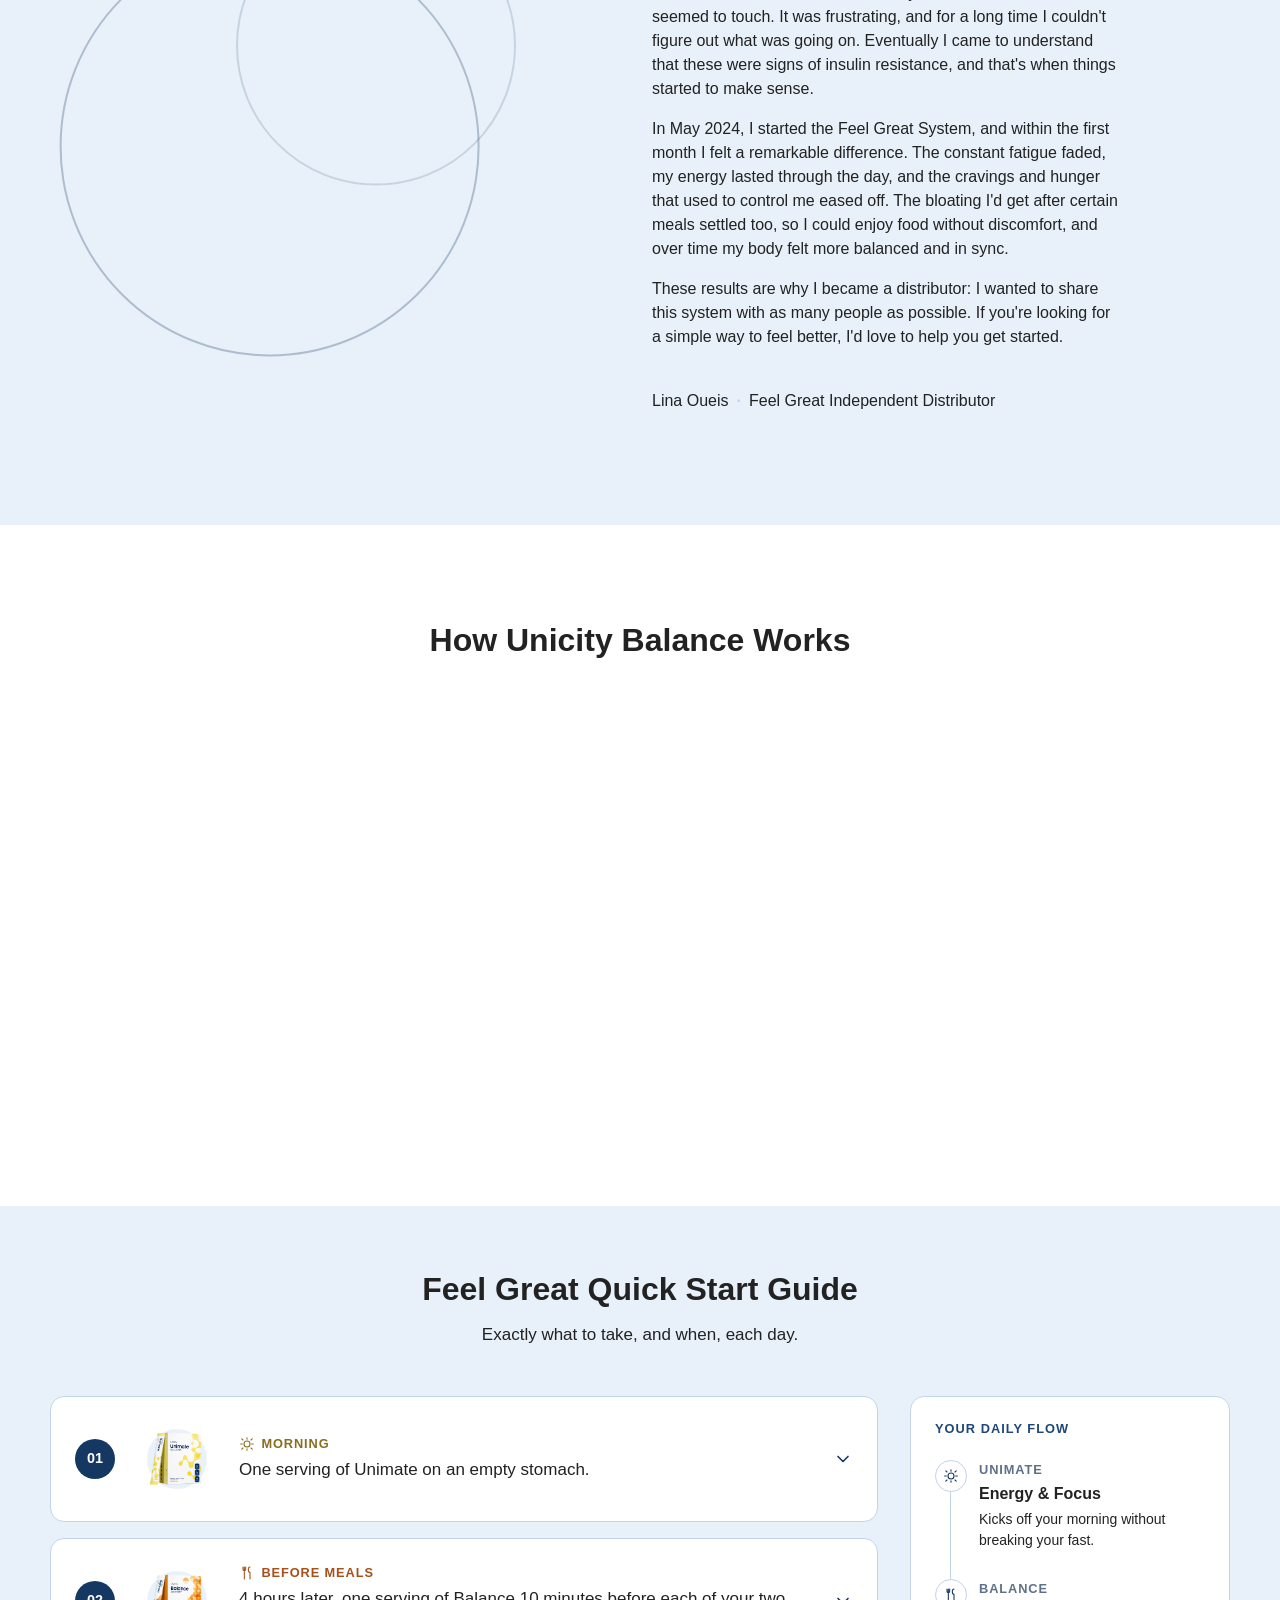
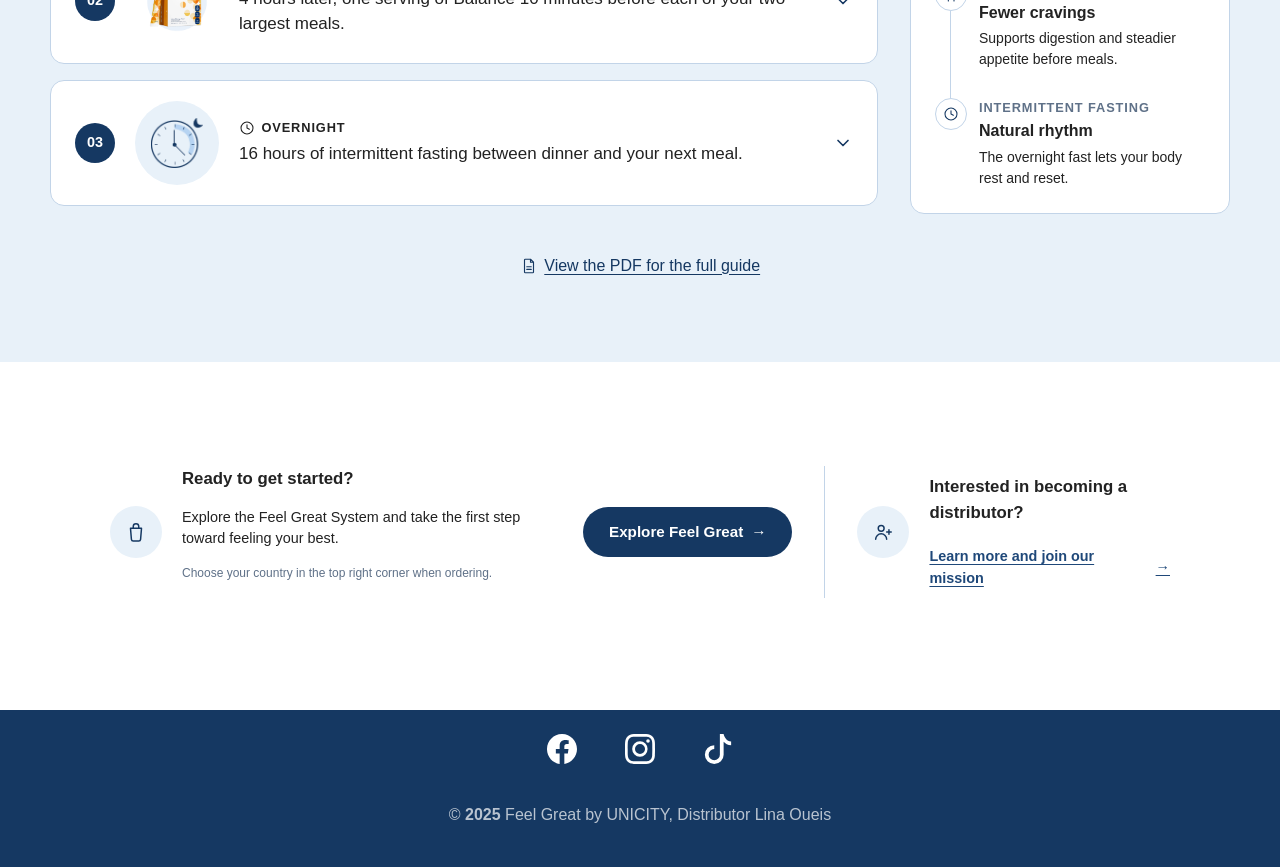
==== commit ddbb83f9: "Update product links and testimonials in index.html" ====
--- a/index.html
+++ b/index.html
@@ -42,7 +42,7 @@
             <a class="nav-link mx-lg-2" href="https://www.unicityscience.org/" target="_blank" rel="noopener">Unicity Science<svg width="11" height="11" viewBox="0 0 24 24" fill="none" aria-hidden="true" class="nav-link__external-icon"><path d="M7 17L17 7M9 7h8v8" stroke="currentColor" stroke-width="2" stroke-linecap="round" stroke-linejoin="round"/></svg><span class="visually-hidden">(opens unicityscience.org in a new tab)</span></a>
           </li>
           <li class="nav-item">
-            <a class="nav-link mx-lg-2" href="https://shop.unicity.com/usa/en/products?referralCode=119000649" target="_blank" rel="noopener">Products<svg width="11" height="11" viewBox="0 0 24 24" fill="none" aria-hidden="true" class="nav-link__external-icon"><path d="M7 17L17 7M9 7h8v8" stroke="currentColor" stroke-width="2" stroke-linecap="round" stroke-linejoin="round"/></svg><span class="visually-hidden">(opens shop2.unicity.com in a new tab)</span></a>
+            <a class="nav-link mx-lg-2" href="https://shop.unicity.com/c/KLD677" target="_blank" rel="noopener">Products<svg width="11" height="11" viewBox="0 0 24 24" fill="none" aria-hidden="true" class="nav-link__external-icon"><path d="M7 17L17 7M9 7h8v8" stroke="currentColor" stroke-width="2" stroke-linecap="round" stroke-linejoin="round"/></svg><span class="visually-hidden">(opens shop2.unicity.com in a new tab)</span></a>
           </li>
           <li class="nav-item">
             <a class="nav-link mx-lg-2" href="https://enrollment.unicity.com/c/KLD677" target="_blank" rel="noopener">Distributor<svg width="11" height="11" viewBox="0 0 24 24" fill="none" aria-hidden="true" class="nav-link__external-icon"><path d="M7 17L17 7M9 7h8v8" stroke="currentColor" stroke-width="2" stroke-linecap="round" stroke-linejoin="round"/></svg><span class="visually-hidden">(opens enrollment.unicity.com in a new tab)</span></a>
@@ -64,8 +64,8 @@
   </picture>
   <div class="hero-text">
     <div class="hero-main">
-      <h1>Feel Great, Live Better</h1>
-      <a href="https://shop.unicity.com/usa/en/products?referralCode=119000649" class="custom-button" target="_blank">Explore Feel Great <span aria-hidden="true">&rarr;</span></a>
+      <h1><i>Feel Great, Live Better</i></h1>
+      <a href="https://shop.unicity.com/c/KLD677" class="custom-button" target="_blank">Explore Feel Great <span aria-hidden="true">&rarr;</span></a>
       <p class="hero-secondary-link"><a href="https://enrollment.unicity.com/c/KLD677" target="_blank" rel="noopener">Interested in becoming a distributor instead?</a></p>
     </div>
   </div>
@@ -109,8 +109,10 @@
             <span class="journey-quote__mark" aria-hidden="true">&ldquo;</span>
             <i>Within the first month, I felt a remarkable difference.</i>
           </blockquote>
-          <p>In May 2024, I started the Feel Great System, and within the first month I felt a remarkable difference. The constant fatigue I used to struggle with faded, and I had more energy through the day.
-              The bloating I'd get after certain meals eased too, so I could enjoy food without discomfort and over time my body felt more balanced and in sync.
+          <p>In early 2024, I was dealing with a mix of things that just wouldn't go away: constant fatigue, constant hunger and sweet cravings, hair loss, and stubborn fat around my stomach that no diet seemed to touch. It was frustrating, and for a long time I couldn't figure out what was going on. 
+            Eventually I came to understand that these were signs of insulin resistance, and that's when things started to make sense.</p>
+          <p>In May 2024, I started the Feel Great System, and within the first month I felt a remarkable difference. The constant fatigue faded, my energy lasted through the day, and the cravings and hunger that used to control me eased off. 
+            The bloating I'd get after certain meals settled too, so I could enjoy food without discomfort, and over time my body felt more balanced and in sync.
           </p>
           <p>
           These results are why I became a distributor: I wanted to share this system with as many people as possible.
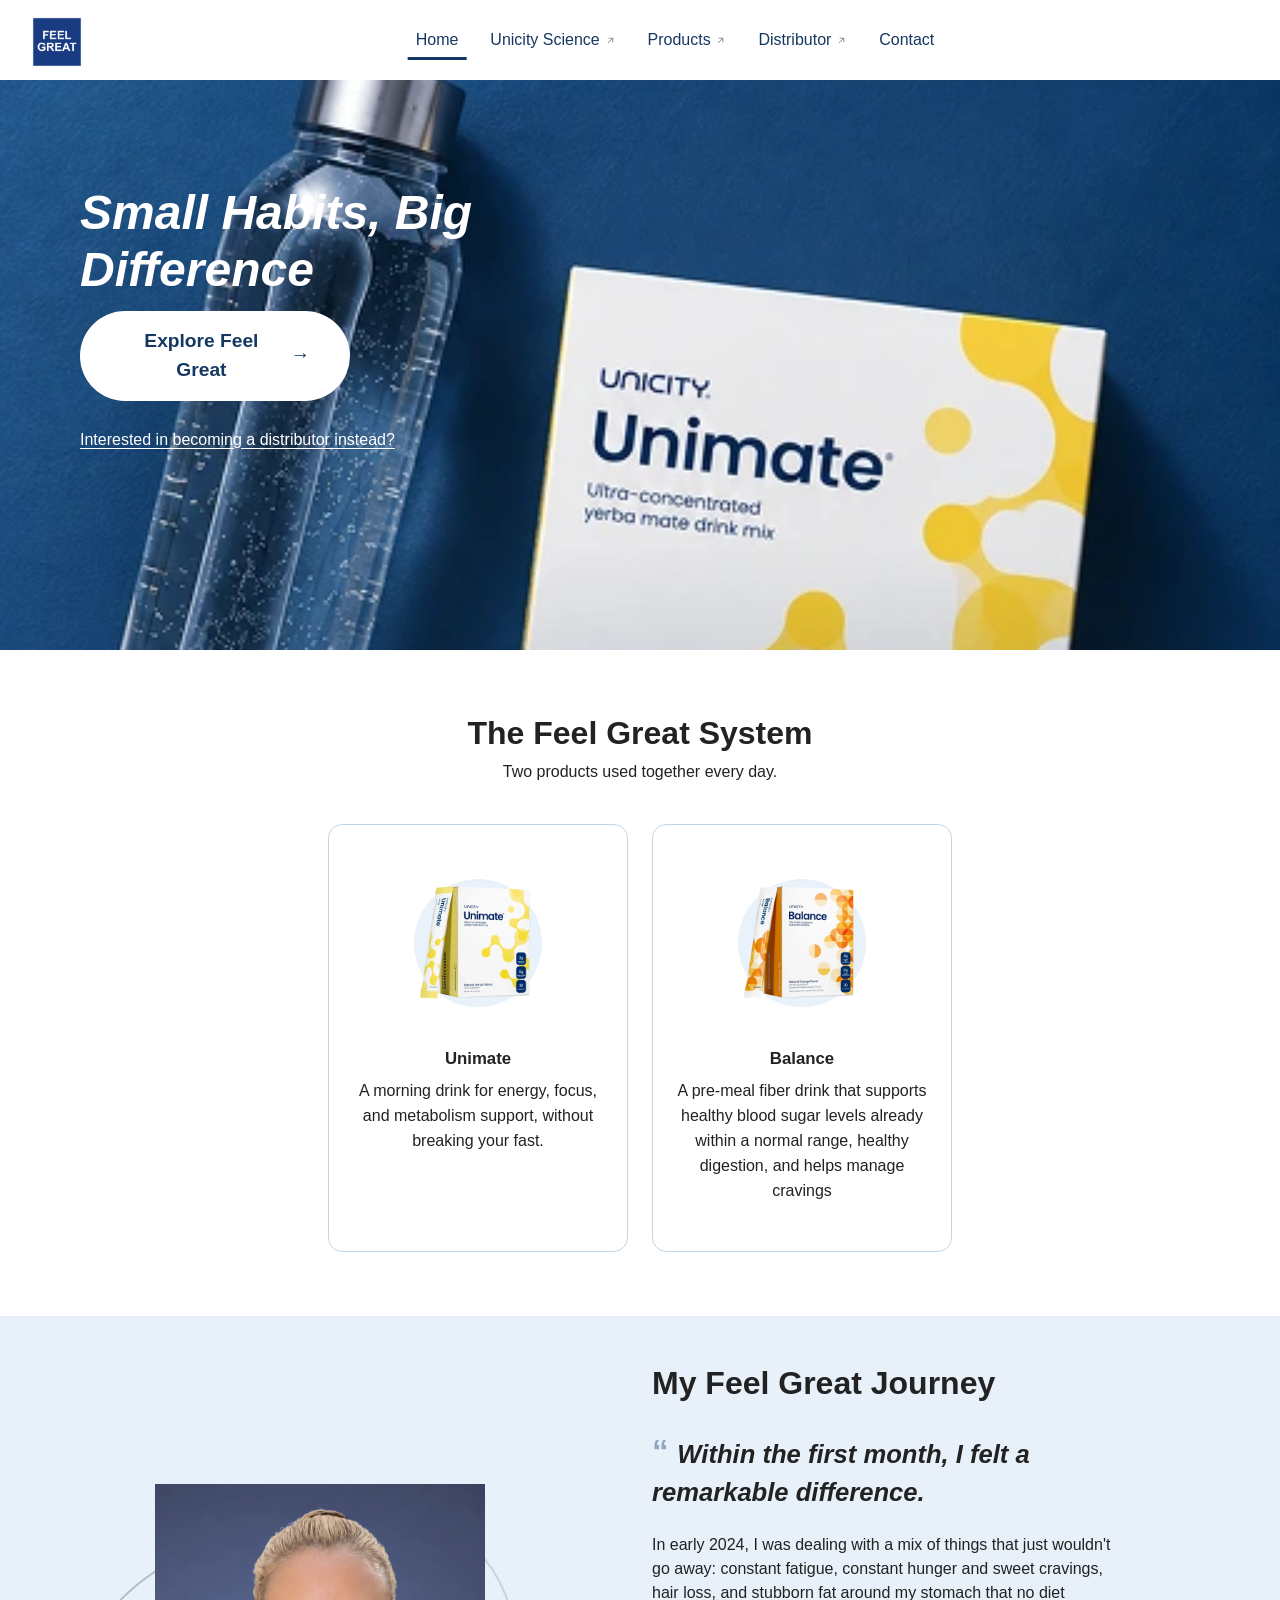
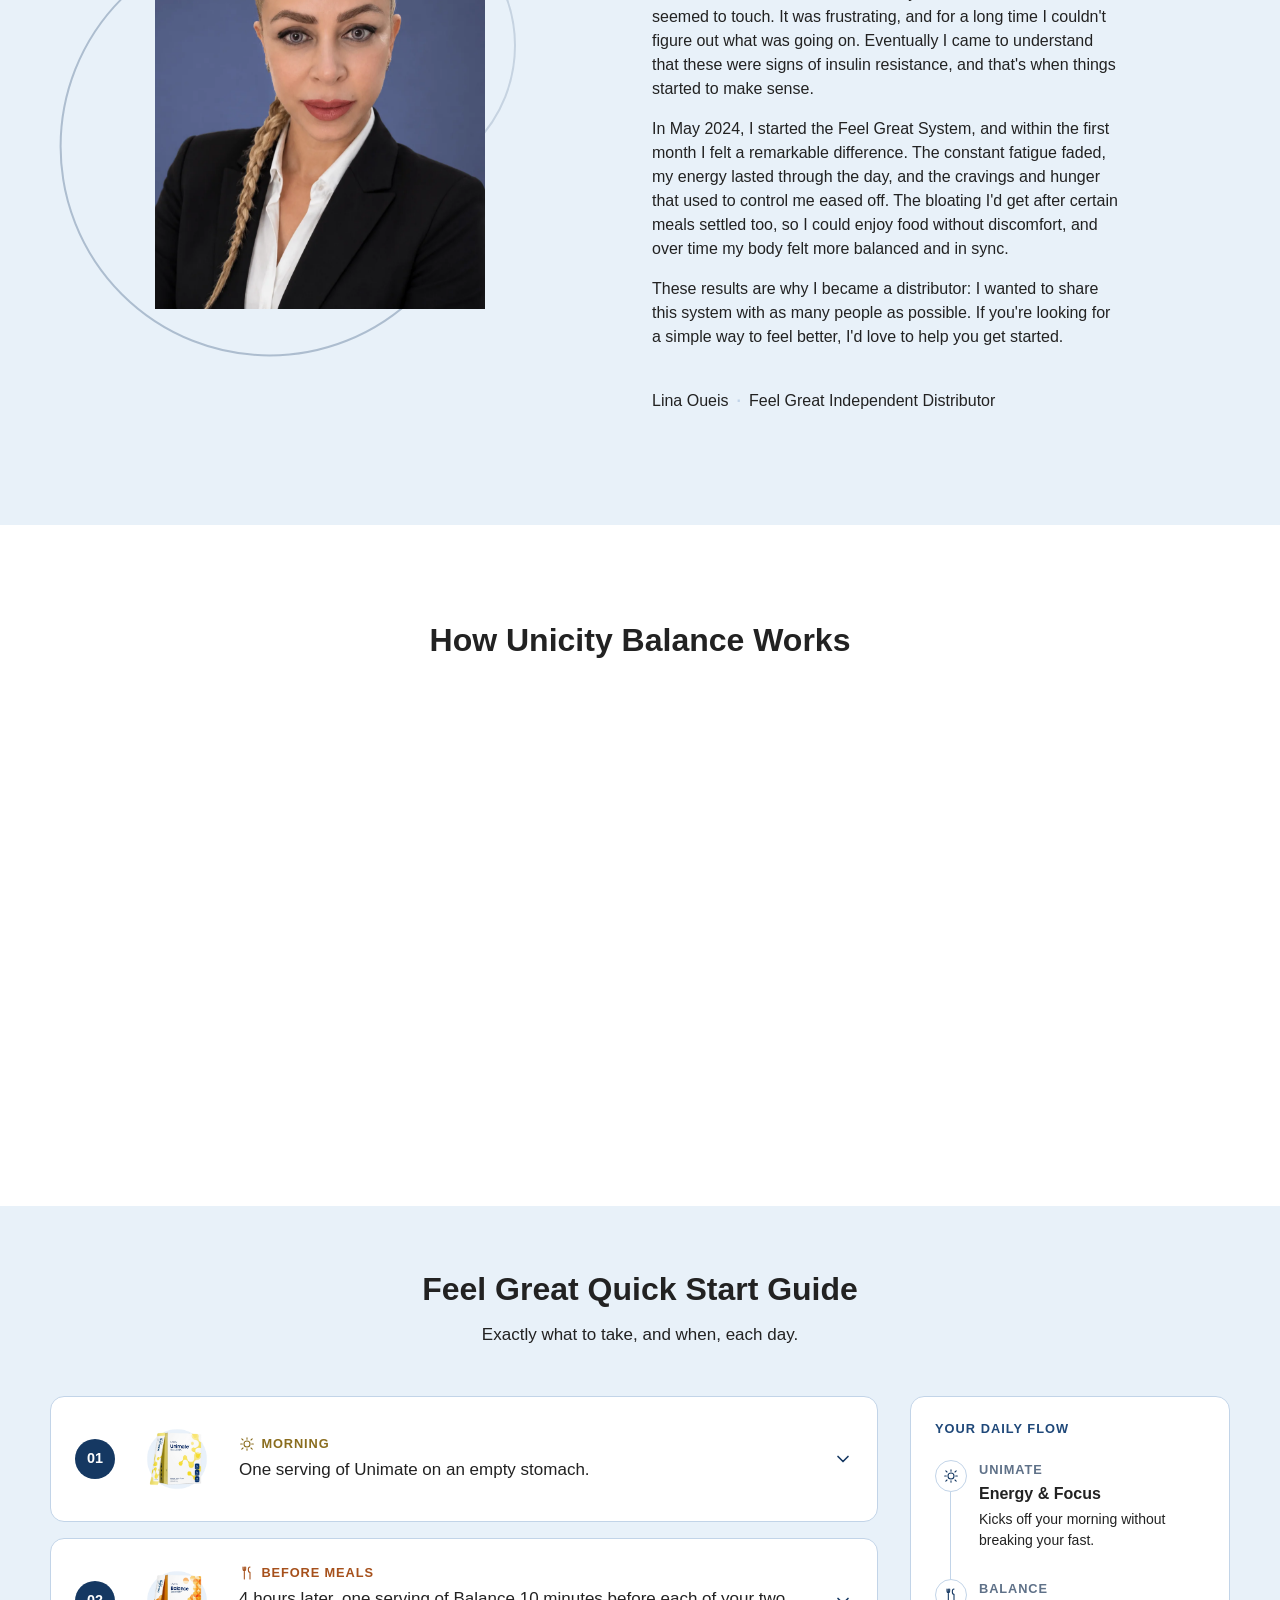
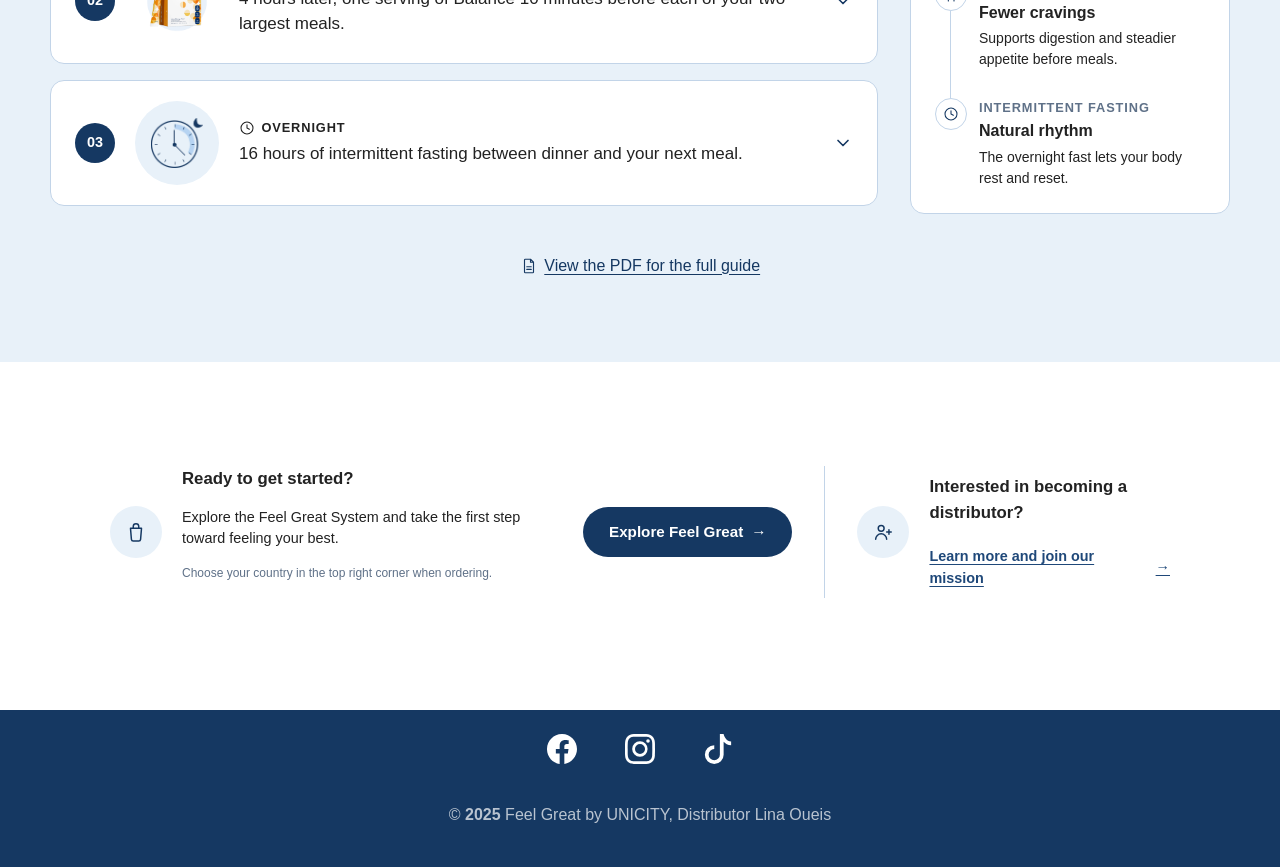
==== commit 1b0fe00d: "Update hero text and product section headings" ====
--- a/index.html
+++ b/index.html
@@ -64,7 +64,7 @@
   </picture>
   <div class="hero-text">
     <div class="hero-main">
-      <h1><i>Feel Great, Live Better</i></h1>
+      <h1><i>Small Habits, Big Difference</i></h1>
       <a href="https://shop.unicity.com/c/KLD677" class="custom-button" target="_blank">Explore Feel Great <span aria-hidden="true">&rarr;</span></a>
       <p class="hero-secondary-link"><a href="https://enrollment.unicity.com/c/KLD677" target="_blank" rel="noopener">Interested in becoming a distributor instead?</a></p>
     </div>
@@ -76,7 +76,7 @@
   <!--Products-->
   <div class="products">
     <div class="products-intro">
-      <h2>The System</h2>
+      <h2>The Feel Great System</h2>
       <p class="products-lead">Two products used together every day.</p>
     </div>
     <div class="products-grid">
--- a/assets/css/style.css
+++ b/assets/css/style.css
@@ -946,7 +946,7 @@
 /* ── Contact page ────────────────────────────────────────────────── */
 .contact-band {
   position: relative;
-  height: 340px;
+  height: 480px;
   overflow: hidden;
 }
 
@@ -958,12 +958,6 @@
   display: block;
 }
 
-.contact-band__overlay {
-  position: absolute;
-  inset: 0;
-  background: rgba(255, 255, 255, 0.197);
-}
-
 .contact-band__title {
   position: absolute;
   top: 80px;
@@ -974,7 +968,7 @@
   align-items: center;
   justify-content: center;
   margin: 0;
-  color: #153862;
+  color: #ffffff;
   font-size: 3rem;
   font-weight: 700;
   letter-spacing: 0.02em;
@@ -1146,7 +1140,7 @@
 
 @media (max-width: 900px) {
   .contact-band {
-    height: 260px;
+    height: 520px;
   }
 
   .contact-band__title {
@@ -1177,7 +1171,8 @@
 
 @media (max-width: 600px) {
   .contact-band {
-    height: 200px;
+    height: 440px;
+    margin: 0;
   }
 
   .contact-band__title {
